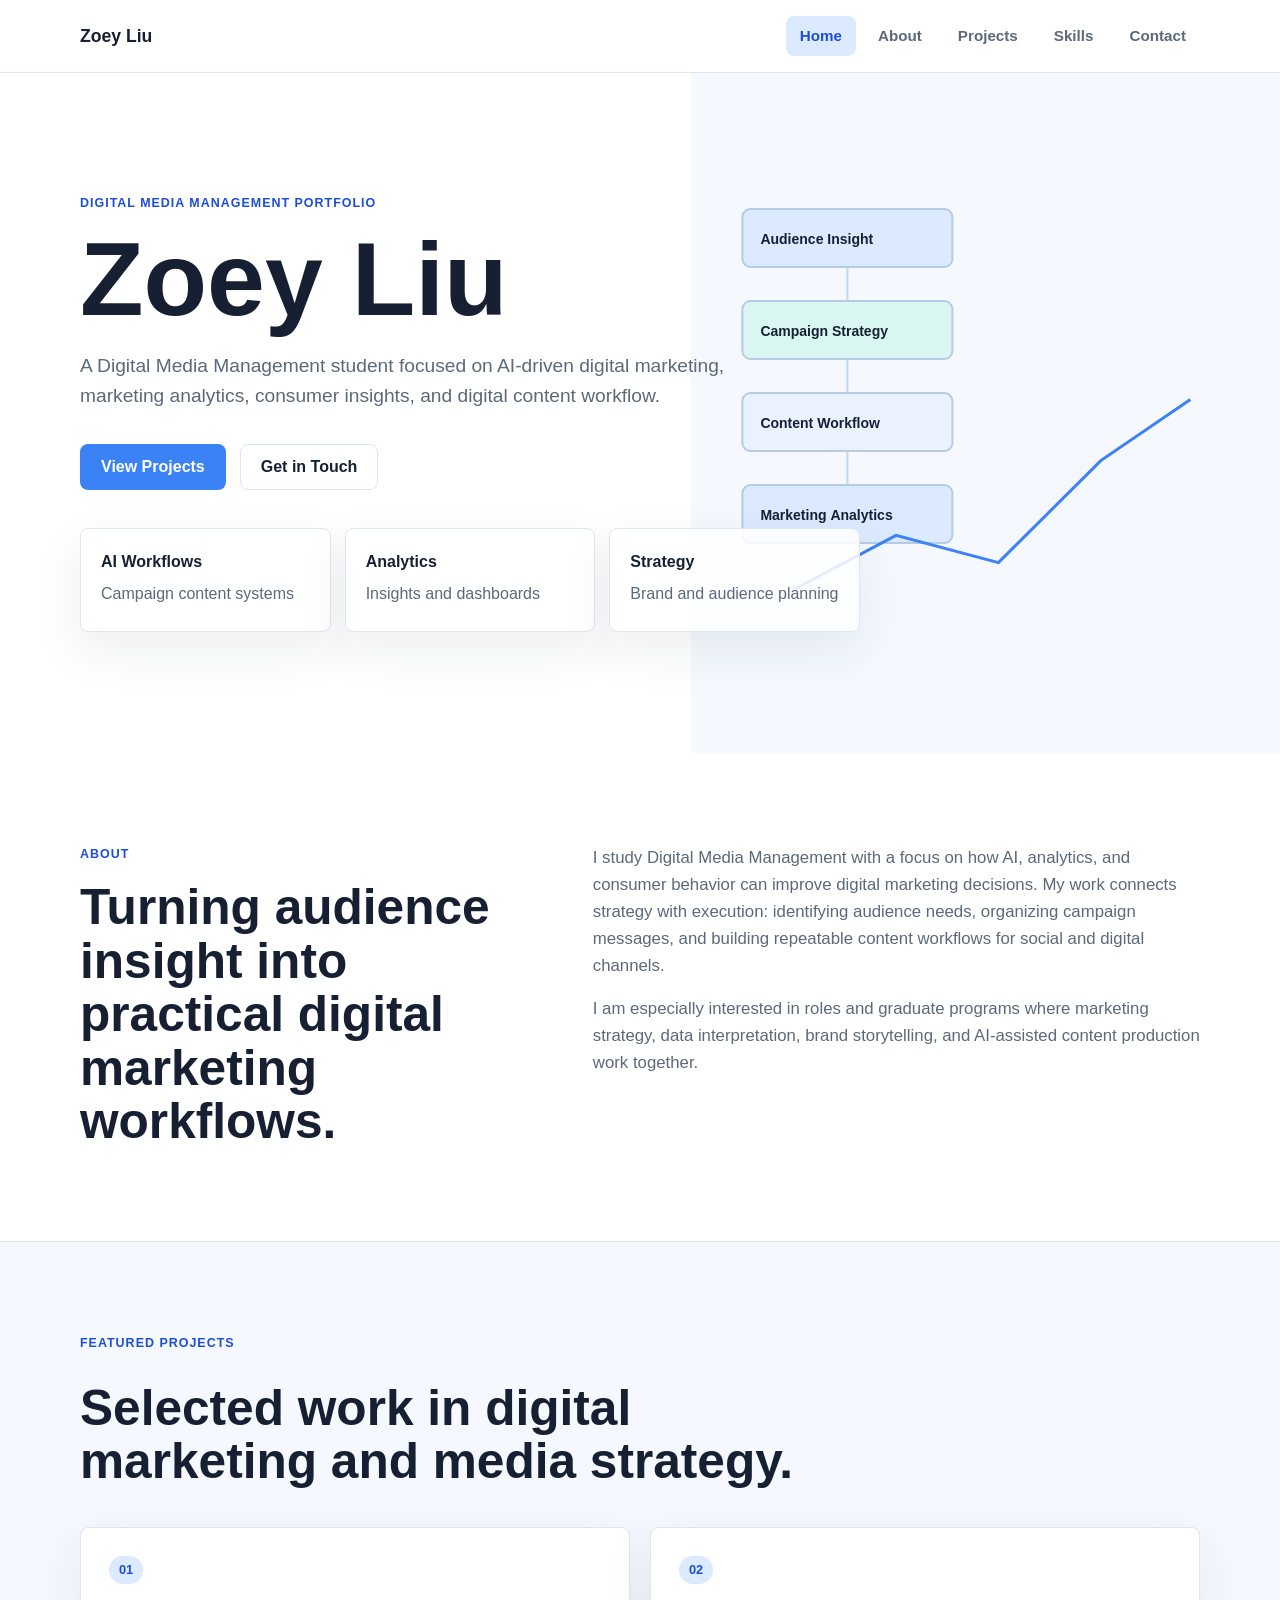
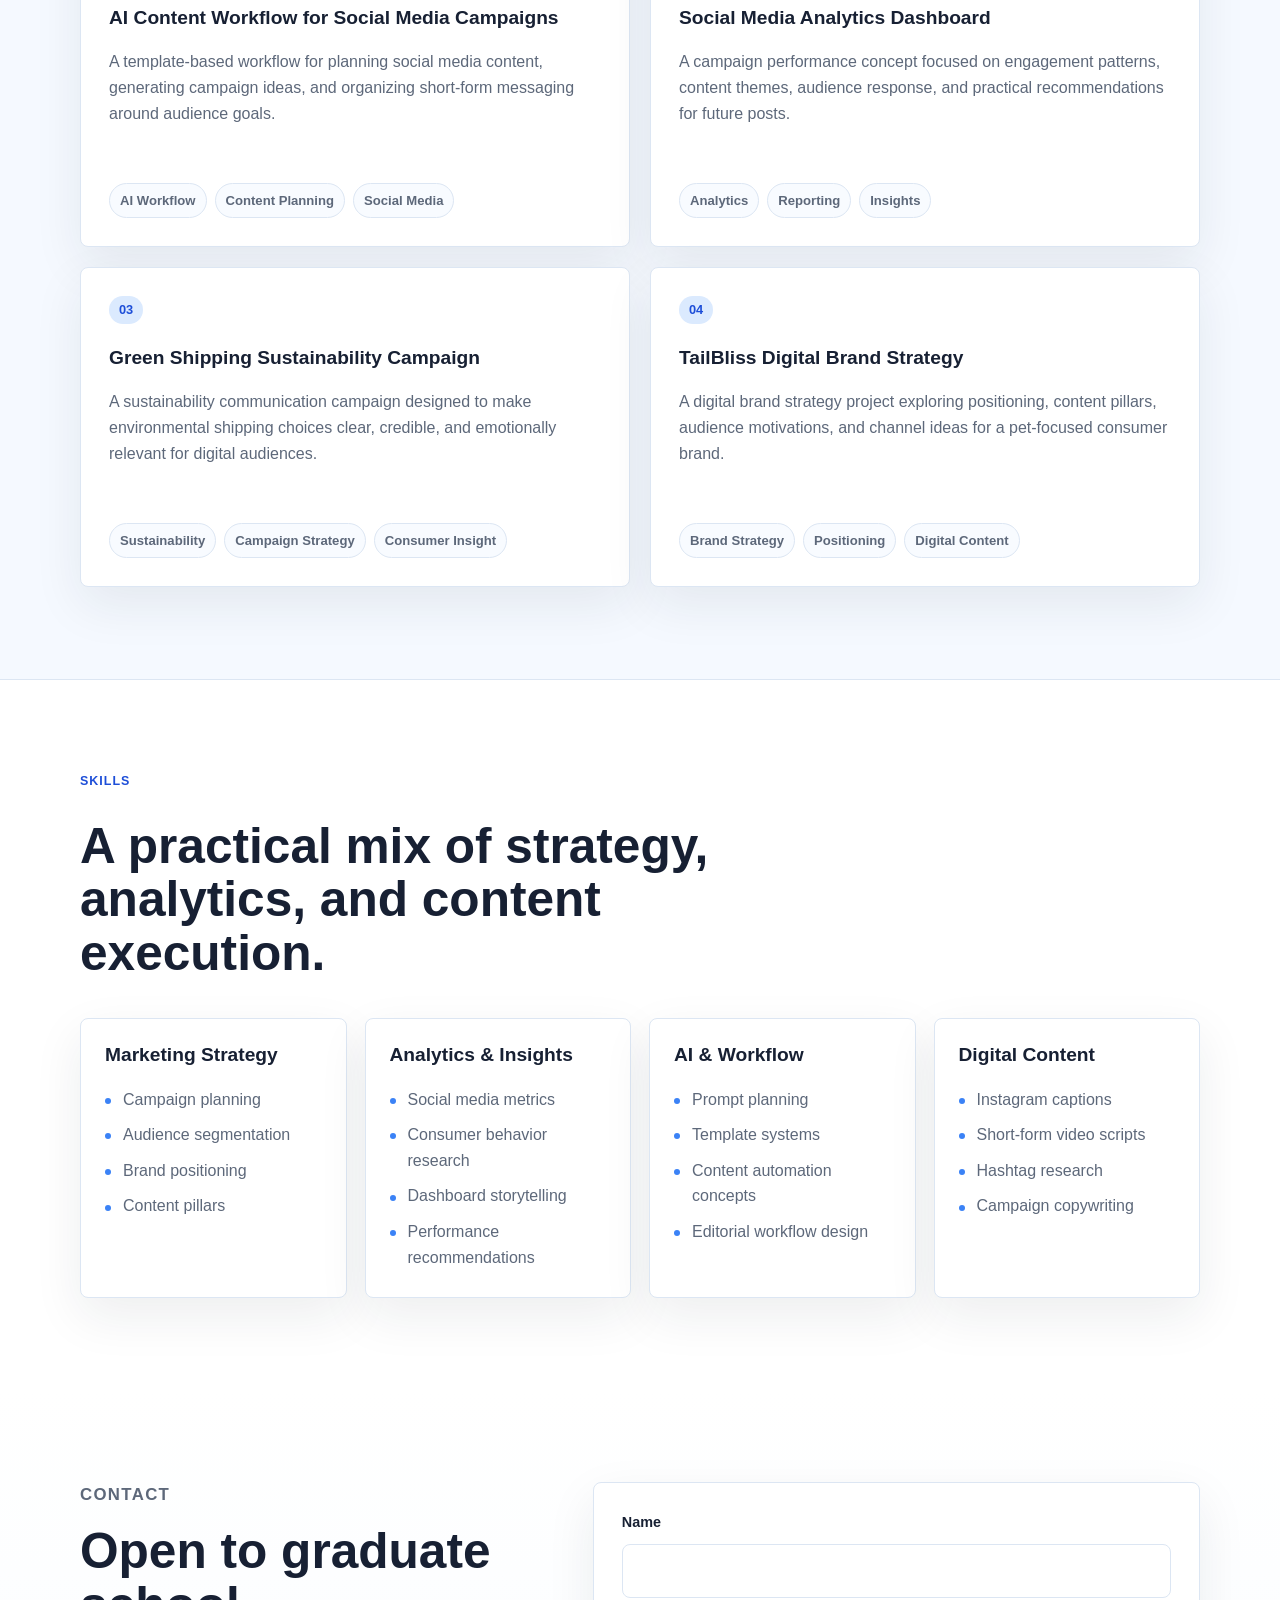
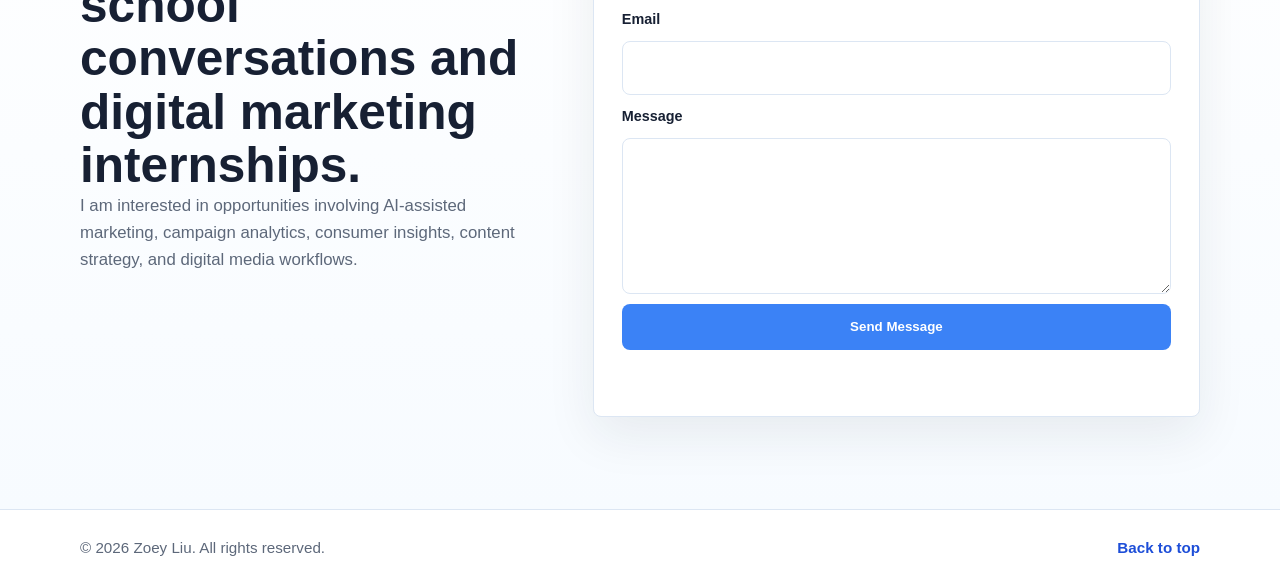
==== index.html @ 0226ce86 "Create initial portfolio website" ====
<!DOCTYPE html>
<html lang="en">
<head>
  <meta charset="UTF-8">
  <meta name="viewport" content="width=device-width, initial-scale=1.0">
  <meta name="description" content="Zoey Liu portfolio for AI-driven digital marketing, analytics, consumer insights, and digital content workflow.">
  <title>Zoey Liu | Digital Marketing Portfolio</title>
  <link rel="stylesheet" href="css/style.css">
</head>
<body>
  <header class="site-header">
    <nav class="nav container" aria-label="Main navigation">
      <a class="logo" href="#home" aria-label="Zoey Liu home">Zoey Liu</a>
      <button class="nav-toggle" type="button" aria-expanded="false" aria-controls="primary-navigation">
        <span></span>
        <span></span>
        <span></span>
        <span class="sr-only">Menu</span>
      </button>
      <ul class="nav-links" id="primary-navigation">
        <li><a href="#home">Home</a></li>
        <li><a href="#about">About</a></li>
        <li><a href="#projects">Projects</a></li>
        <li><a href="#skills">Skills</a></li>
        <li><a href="#contact">Contact</a></li>
      </ul>
    </nav>
  </header>

  <main>
    <section class="hero section" id="home" aria-labelledby="hero-title">
      <canvas id="heroCanvas" class="hero-canvas" aria-hidden="true"></canvas>
      <div class="container hero-content">
        <p class="eyebrow">Digital Media Management Portfolio</p>
        <h1 id="hero-title">Zoey Liu</h1>
        <p class="hero-lead">
          A Digital Media Management student focused on AI-driven digital marketing,
          marketing analytics, consumer insights, and digital content workflow.
        </p>
        <div class="hero-actions" aria-label="Portfolio actions">
          <a class="button primary" href="#projects">View Projects</a>
          <a class="button secondary" href="#contact">Get in Touch</a>
        </div>
        <dl class="hero-highlights" aria-label="Portfolio focus areas">
          <div>
            <dt>AI Workflows</dt>
            <dd>Campaign content systems</dd>
          </div>
          <div>
            <dt>Analytics</dt>
            <dd>Insights and dashboards</dd>
          </div>
          <div>
            <dt>Strategy</dt>
            <dd>Brand and audience planning</dd>
          </div>
        </dl>
      </div>
    </section>

    <section class="section" id="about" aria-labelledby="about-title">
      <div class="container split-section">
        <div>
          <p class="eyebrow">About</p>
          <h2 id="about-title">Turning audience insight into practical digital marketing workflows.</h2>
        </div>
        <div class="section-copy">
          <p>
            I study Digital Media Management with a focus on how AI, analytics, and consumer behavior
            can improve digital marketing decisions. My work connects strategy with execution:
            identifying audience needs, organizing campaign messages, and building repeatable content
            workflows for social and digital channels.
          </p>
          <p>
            I am especially interested in roles and graduate programs where marketing strategy,
            data interpretation, brand storytelling, and AI-assisted content production work together.
          </p>
        </div>
      </div>
    </section>

    <section class="section section-muted" id="projects" aria-labelledby="projects-title">
      <div class="container">
        <div class="section-heading">
          <p class="eyebrow">Featured Projects</p>
          <h2 id="projects-title">Selected work in digital marketing and media strategy.</h2>
        </div>
        <div class="project-grid">
          <article class="project-card">
            <p class="project-number">01</p>
            <h3>AI Content Workflow for Social Media Campaigns</h3>
            <p>
              A template-based workflow for planning social media content, generating campaign ideas,
              and organizing short-form messaging around audience goals.
            </p>
            <ul class="tag-list" aria-label="Project skills">
              <li>AI Workflow</li>
              <li>Content Planning</li>
              <li>Social Media</li>
            </ul>
          </article>

          <article class="project-card">
            <p class="project-number">02</p>
            <h3>Social Media Analytics Dashboard</h3>
            <p>
              A campaign performance concept focused on engagement patterns, content themes,
              audience response, and practical recommendations for future posts.
            </p>
            <ul class="tag-list" aria-label="Project skills">
              <li>Analytics</li>
              <li>Reporting</li>
              <li>Insights</li>
            </ul>
          </article>

          <article class="project-card">
            <p class="project-number">03</p>
            <h3>Green Shipping Sustainability Campaign</h3>
            <p>
              A sustainability communication campaign designed to make environmental shipping choices
              clear, credible, and emotionally relevant for digital audiences.
            </p>
            <ul class="tag-list" aria-label="Project skills">
              <li>Sustainability</li>
              <li>Campaign Strategy</li>
              <li>Consumer Insight</li>
            </ul>
          </article>

          <article class="project-card">
            <p class="project-number">04</p>
            <h3>TailBliss Digital Brand Strategy</h3>
            <p>
              A digital brand strategy project exploring positioning, content pillars, audience
              motivations, and channel ideas for a pet-focused consumer brand.
            </p>
            <ul class="tag-list" aria-label="Project skills">
              <li>Brand Strategy</li>
              <li>Positioning</li>
              <li>Digital Content</li>
            </ul>
          </article>
        </div>
      </div>
    </section>

    <section class="section" id="skills" aria-labelledby="skills-title">
      <div class="container">
        <div class="section-heading">
          <p class="eyebrow">Skills</p>
          <h2 id="skills-title">A practical mix of strategy, analytics, and content execution.</h2>
        </div>
        <div class="skills-grid">
          <div class="skill-group">
            <h3>Marketing Strategy</h3>
            <ul>
              <li>Campaign planning</li>
              <li>Audience segmentation</li>
              <li>Brand positioning</li>
              <li>Content pillars</li>
            </ul>
          </div>
          <div class="skill-group">
            <h3>Analytics &amp; Insights</h3>
            <ul>
              <li>Social media metrics</li>
              <li>Consumer behavior research</li>
              <li>Dashboard storytelling</li>
              <li>Performance recommendations</li>
            </ul>
          </div>
          <div class="skill-group">
            <h3>AI &amp; Workflow</h3>
            <ul>
              <li>Prompt planning</li>
              <li>Template systems</li>
              <li>Content automation concepts</li>
              <li>Editorial workflow design</li>
            </ul>
          </div>
          <div class="skill-group">
            <h3>Digital Content</h3>
            <ul>
              <li>Instagram captions</li>
              <li>Short-form video scripts</li>
              <li>Hashtag research</li>
              <li>Campaign copywriting</li>
            </ul>
          </div>
        </div>
      </div>
    </section>

    <section class="section contact-section" id="contact" aria-labelledby="contact-title">
      <div class="container contact-layout">
        <div>
          <p class="eyebrow">Contact</p>
          <h2 id="contact-title">Open to graduate school conversations and digital marketing internships.</h2>
          <p>
            I am interested in opportunities involving AI-assisted marketing, campaign analytics,
            consumer insights, content strategy, and digital media workflows.
          </p>
        </div>
        <form class="contact-form" id="contactForm">
          <label for="name">Name</label>
          <input id="name" name="name" type="text" autocomplete="name" required>

          <label for="email">Email</label>
          <input id="email" name="email" type="email" autocomplete="email" required>

          <label for="message">Message</label>
          <textarea id="message" name="message" rows="5" required></textarea>

          <button class="button primary" type="submit">Send Message</button>
          <p class="form-status" id="formStatus" role="status" aria-live="polite"></p>
        </form>
      </div>
    </section>
  </main>

  <footer class="site-footer">
    <div class="container footer-content">
      <p>&copy; <span id="year"></span> Zoey Liu. All rights reserved.</p>
      <a href="#home">Back to top</a>
    </div>
  </footer>

  <script src="js/main.js"></script>
</body>
</html>
---- css/style.css ----
:root {
  --bg: #ffffff;
  --bg-soft: #f5f9ff;
  --text: #172033;
  --muted: #5d687a;
  --line: #dce6f3;
  --accent: #3b82f6;
  --accent-dark: #1d4ed8;
  --accent-soft: #dbeafe;
  --teal-soft: #d9f6f2;
  --shadow: 0 18px 50px rgba(23, 32, 51, 0.08);
}

* {
  box-sizing: border-box;
}

html {
  scroll-behavior: smooth;
}

body {
  margin: 0;
  background: var(--bg);
  color: var(--text);
  font-family: Arial, Helvetica, sans-serif;
  line-height: 1.6;
}

body.nav-open {
  overflow: hidden;
}

a {
  color: inherit;
  text-decoration: none;
}

ul {
  margin: 0;
  padding: 0;
}

.container {
  width: min(1120px, calc(100% - 40px));
  margin: 0 auto;
}

.sr-only {
  position: absolute;
  width: 1px;
  height: 1px;
  padding: 0;
  margin: -1px;
  overflow: hidden;
  clip: rect(0, 0, 0, 0);
  white-space: nowrap;
  border: 0;
}

.site-header {
  position: sticky;
  top: 0;
  z-index: 20;
  background: rgba(255, 255, 255, 0.94);
  border-bottom: 1px solid var(--line);
  backdrop-filter: blur(14px);
}

.nav {
  display: flex;
  align-items: center;
  justify-content: space-between;
  min-height: 72px;
}

.logo {
  color: var(--text);
  font-size: 1.1rem;
  font-weight: 800;
  letter-spacing: 0;
}

.nav-links {
  display: flex;
  align-items: center;
  gap: 8px;
  list-style: none;
}

.nav-links a {
  display: inline-flex;
  align-items: center;
  min-height: 40px;
  padding: 0 14px;
  border-radius: 8px;
  color: var(--muted);
  font-size: 0.95rem;
  font-weight: 700;
  transition: background 180ms ease, color 180ms ease;
}

.nav-links a:hover,
.nav-links a.active {
  background: var(--accent-soft);
  color: var(--accent-dark);
}

.nav-toggle {
  display: none;
  width: 42px;
  height: 42px;
  border: 1px solid var(--line);
  border-radius: 8px;
  background: var(--bg);
  cursor: pointer;
}

.nav-toggle span:not(.sr-only) {
  display: block;
  width: 18px;
  height: 2px;
  margin: 4px auto;
  background: var(--text);
  border-radius: 2px;
}

.section {
  padding: 92px 0;
}

.section-muted {
  background: var(--bg-soft);
  border-top: 1px solid var(--line);
  border-bottom: 1px solid var(--line);
}

.hero {
  position: relative;
  min-height: 680px;
  display: grid;
  align-items: center;
  overflow: hidden;
}

.hero-canvas {
  position: absolute;
  inset: 0;
  width: 100%;
  height: 100%;
  pointer-events: none;
}

.hero-content {
  position: relative;
  z-index: 1;
  max-width: 780px;
  margin-left: max(20px, calc((100vw - 1120px) / 2));
}

.eyebrow {
  margin: 0 0 16px;
  color: var(--accent-dark);
  font-size: 0.78rem;
  font-weight: 800;
  letter-spacing: 0.08em;
  text-transform: uppercase;
}

h1,
h2,
h3,
p {
  margin-top: 0;
}

h1 {
  margin-bottom: 22px;
  color: var(--text);
  font-size: clamp(3rem, 9vw, 6.5rem);
  line-height: 0.95;
  letter-spacing: 0;
}

h2 {
  margin-bottom: 0;
  max-width: 760px;
  color: var(--text);
  font-size: clamp(2rem, 4vw, 3.1rem);
  line-height: 1.08;
  letter-spacing: 0;
}

h3 {
  color: var(--text);
  font-size: 1.2rem;
  line-height: 1.25;
  letter-spacing: 0;
}

.hero-lead {
  max-width: 680px;
  color: var(--muted);
  font-size: 1.2rem;
}

.hero-actions {
  display: flex;
  flex-wrap: wrap;
  gap: 14px;
  margin: 32px 0 38px;
}

.button {
  display: inline-flex;
  align-items: center;
  justify-content: center;
  min-height: 46px;
  padding: 0 20px;
  border: 1px solid transparent;
  border-radius: 8px;
  font-weight: 800;
  line-height: 1;
  cursor: pointer;
  transition: transform 180ms ease, background 180ms ease, border-color 180ms ease;
}

.button:hover {
  transform: translateY(-1px);
}

.button.primary {
  background: var(--accent);
  color: #ffffff;
}

.button.primary:hover {
  background: var(--accent-dark);
}

.button.secondary {
  background: #ffffff;
  border-color: var(--line);
  color: var(--text);
}

.button.secondary:hover {
  border-color: var(--accent);
}

.hero-highlights {
  display: grid;
  grid-template-columns: repeat(3, minmax(0, 1fr));
  gap: 14px;
  max-width: 780px;
  margin: 0;
}

.hero-highlights div {
  min-height: 104px;
  padding: 20px;
  background: rgba(255, 255, 255, 0.86);
  border: 1px solid var(--line);
  border-radius: 8px;
  box-shadow: var(--shadow);
}

.hero-highlights dt {
  margin-bottom: 6px;
  font-weight: 800;
}

.hero-highlights dd {
  margin: 0;
  color: var(--muted);
}

.split-section,
.contact-layout {
  display: grid;
  grid-template-columns: minmax(0, 0.85fr) minmax(0, 1.15fr);
  gap: 64px;
  align-items: start;
}

.section-copy {
  color: var(--muted);
  font-size: 1.05rem;
}

.section-copy p:last-child,
.contact-layout p:last-child {
  margin-bottom: 0;
}

.section-heading {
  display: grid;
  gap: 12px;
  margin-bottom: 38px;
}

.project-grid {
  display: grid;
  grid-template-columns: repeat(2, minmax(0, 1fr));
  gap: 20px;
}

.project-card,
.skill-group,
.contact-form {
  background: #ffffff;
  border: 1px solid var(--line);
  border-radius: 8px;
  box-shadow: var(--shadow);
}

.project-card {
  display: flex;
  flex-direction: column;
  min-height: 320px;
  padding: 28px;
}

.project-number {
  width: fit-content;
  margin-bottom: 22px;
  padding: 4px 10px;
  background: var(--accent-soft);
  border-radius: 999px;
  color: var(--accent-dark);
  font-size: 0.8rem;
  font-weight: 800;
}

.project-card p:not(.project-number) {
  color: var(--muted);
}

.tag-list {
  display: flex;
  flex-wrap: wrap;
  gap: 8px;
  margin-top: auto;
  list-style: none;
}

.tag-list li {
  padding: 6px 10px;
  background: #f8fbff;
  border: 1px solid var(--line);
  border-radius: 999px;
  color: var(--muted);
  font-size: 0.82rem;
  font-weight: 700;
}

.skills-grid {
  display: grid;
  grid-template-columns: repeat(4, minmax(0, 1fr));
  gap: 18px;
}

.skill-group {
  min-height: 280px;
  padding: 24px;
}

.skill-group ul {
  display: grid;
  gap: 10px;
  color: var(--muted);
  list-style: none;
}

.skill-group li {
  position: relative;
  padding-left: 18px;
}

.skill-group li::before {
  content: "";
  position: absolute;
  top: 0.7em;
  left: 0;
  width: 6px;
  height: 6px;
  background: var(--accent);
  border-radius: 50%;
}

.contact-section {
  background: linear-gradient(180deg, #ffffff 0%, #f7fbff 100%);
}

.contact-layout > div p {
  max-width: 620px;
  color: var(--muted);
  font-size: 1.05rem;
}

.contact-form {
  display: grid;
  gap: 10px;
  padding: 28px;
}

.contact-form label {
  color: var(--text);
  font-size: 0.9rem;
  font-weight: 800;
}

.contact-form input,
.contact-form textarea {
  width: 100%;
  border: 1px solid var(--line);
  border-radius: 8px;
  padding: 13px 14px;
  color: var(--text);
  font: inherit;
  resize: vertical;
}

.contact-form input:focus,
.contact-form textarea:focus {
  outline: 3px solid var(--accent-soft);
  border-color: var(--accent);
}

.form-status {
  min-height: 24px;
  margin: 4px 0 0;
  color: var(--accent-dark);
  font-weight: 700;
}

.site-footer {
  border-top: 1px solid var(--line);
  background: #ffffff;
}

.footer-content {
  display: flex;
  justify-content: space-between;
  gap: 16px;
  padding: 26px 0;
  color: var(--muted);
  font-size: 0.95rem;
}

.footer-content p {
  margin: 0;
}

.footer-content a {
  color: var(--accent-dark);
  font-weight: 800;
}

@media (max-width: 920px) {
  .section {
    padding: 72px 0;
  }

  .hero {
    min-height: 660px;
  }

  .split-section,
  .contact-layout {
    grid-template-columns: 1fr;
    gap: 32px;
  }

  .project-grid,
  .skills-grid {
    grid-template-columns: repeat(2, minmax(0, 1fr));
  }
}

@media (max-width: 720px) {
  .container {
    width: min(100% - 28px, 1120px);
  }

  .nav-toggle {
    display: inline-block;
  }

  .nav-links {
    position: fixed;
    top: 72px;
    right: 14px;
    left: 14px;
    display: none;
    flex-direction: column;
    align-items: stretch;
    padding: 12px;
    background: #ffffff;
    border: 1px solid var(--line);
    border-radius: 8px;
    box-shadow: var(--shadow);
  }

  .nav-links.open {
    display: flex;
  }

  .nav-links a {
    justify-content: center;
  }

  .hero {
    min-height: auto;
    padding: 92px 0 64px;
  }

  .hero-content {
    margin-left: auto;
  }

  .hero-lead {
    font-size: 1.05rem;
  }

  .hero-highlights,
  .project-grid,
  .skills-grid {
    grid-template-columns: 1fr;
  }

  .hero-highlights div,
  .project-card,
  .skill-group {
    min-height: auto;
  }

  .footer-content {
    flex-direction: column;
  }
}
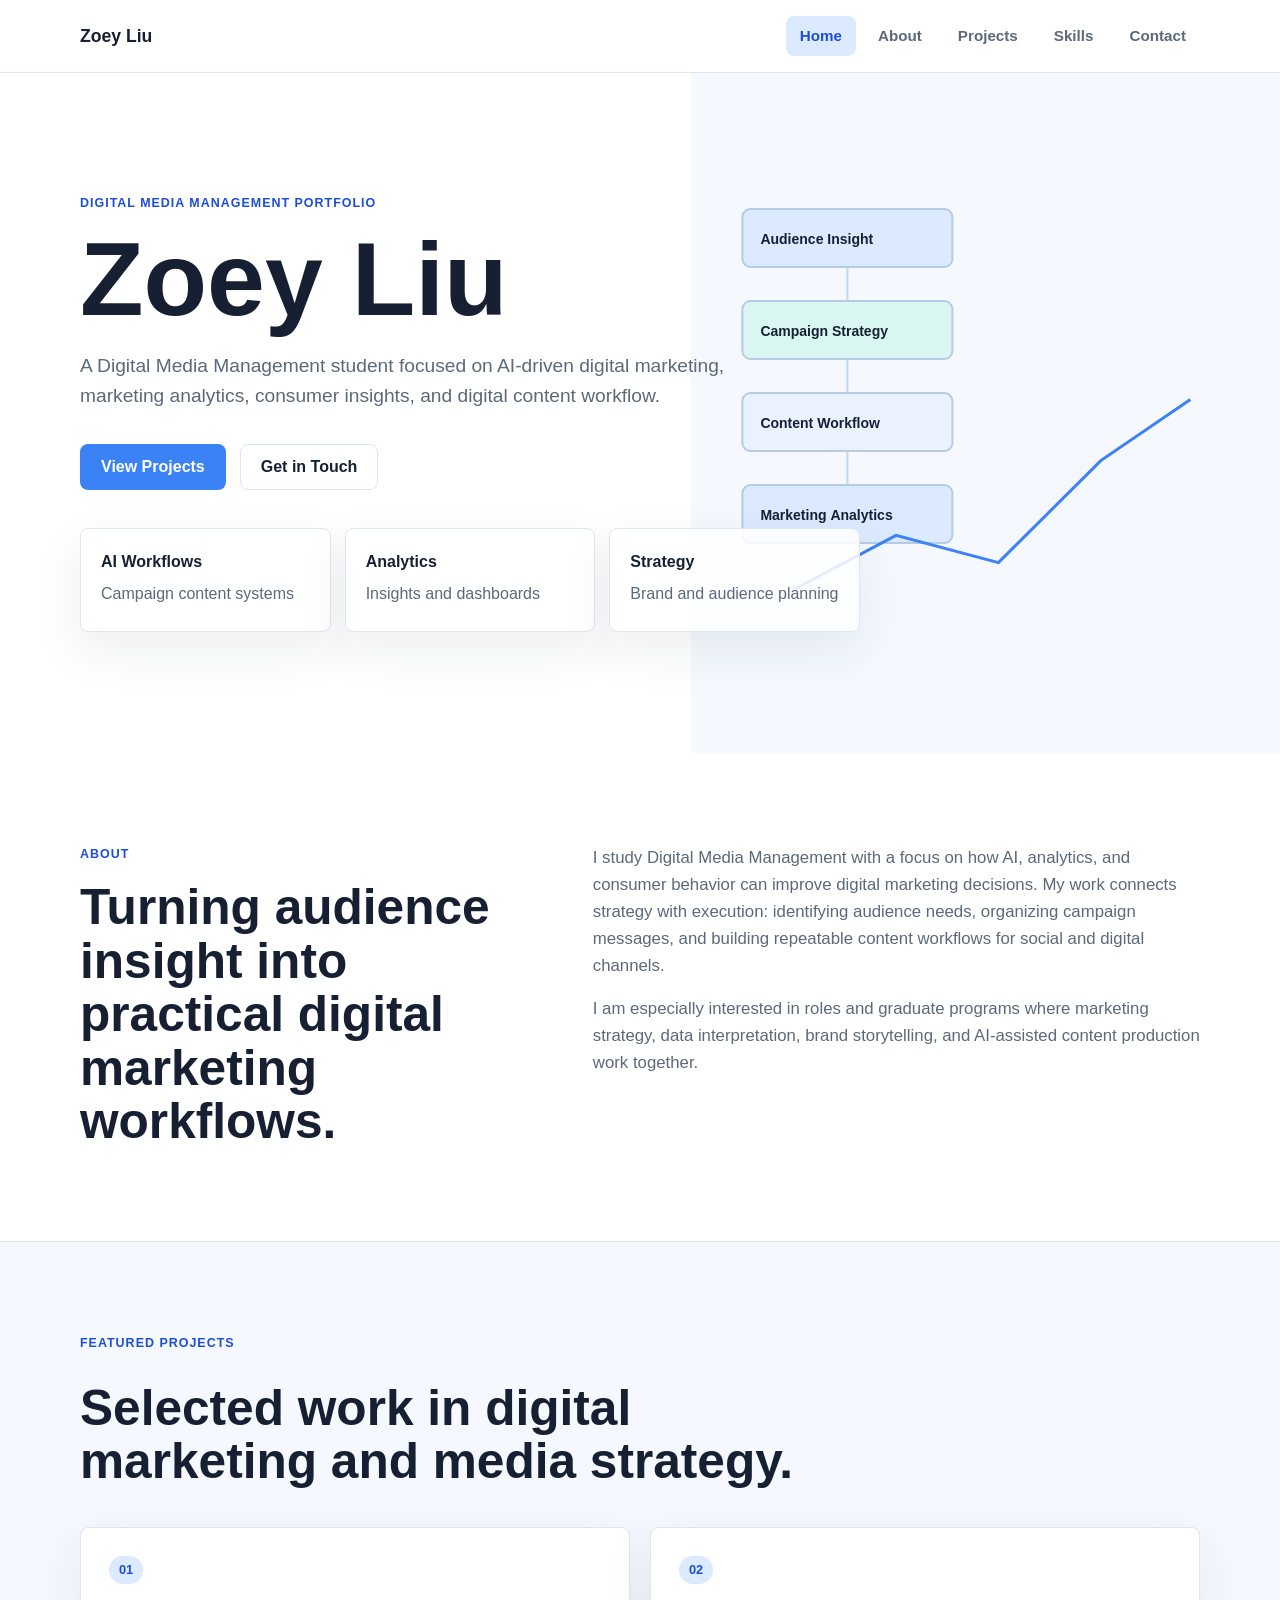
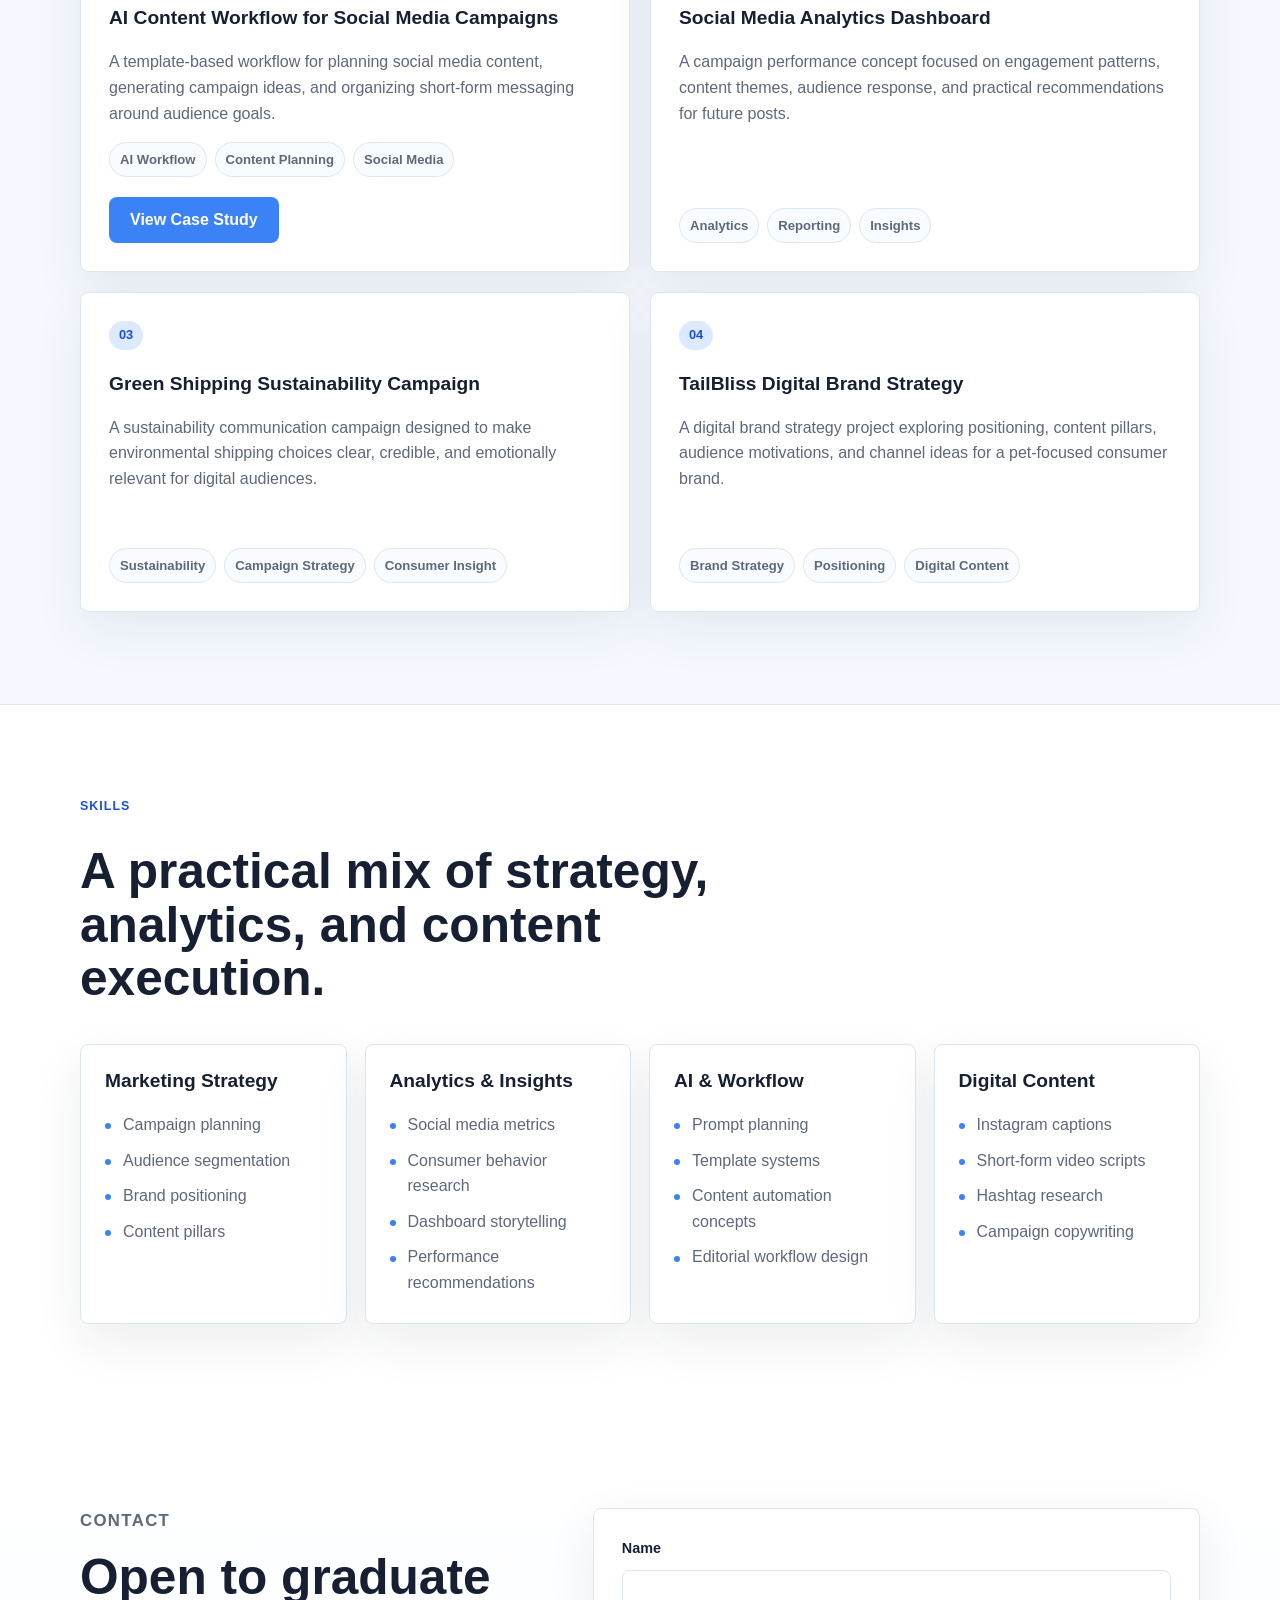
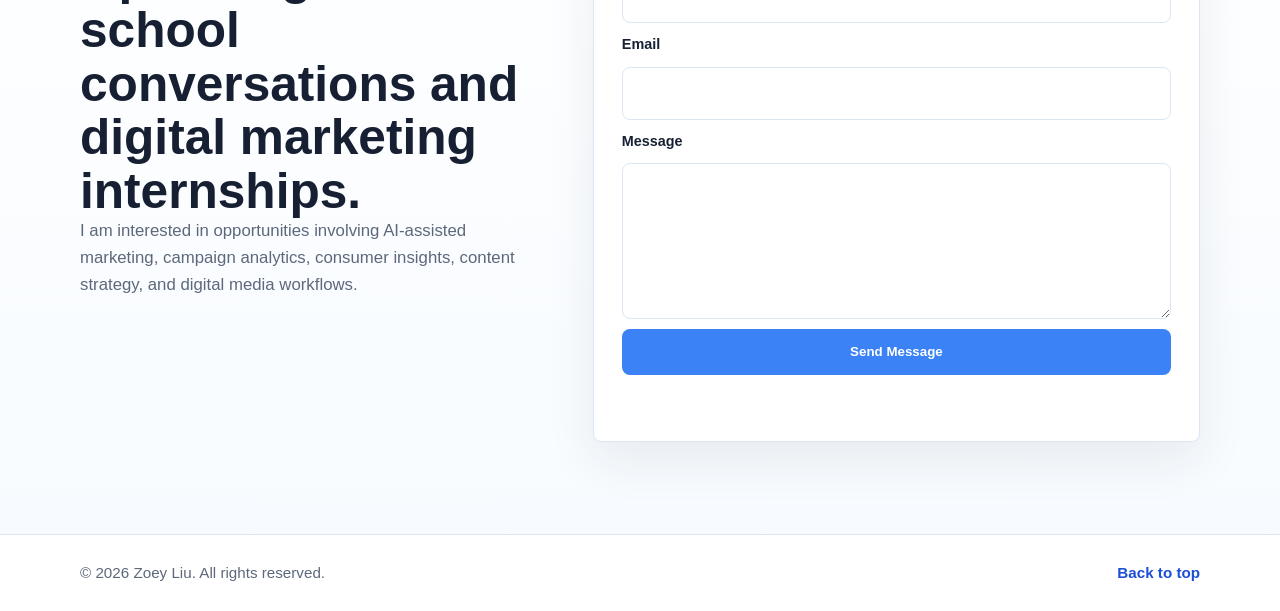
==== commit f58e0c8a: "Add case study button and project page" ====
--- a/index.html
+++ b/index.html
@@ -86,7 +86,7 @@
           <h2 id="projects-title">Selected work in digital marketing and media strategy.</h2>
         </div>
         <div class="project-grid">
-          <article class="project-card">
+          <article class="project-card project-card-link">
             <p class="project-number">01</p>
             <h3>AI Content Workflow for Social Media Campaigns</h3>
             <p>
@@ -98,6 +98,7 @@
               <li>Content Planning</li>
               <li>Social Media</li>
             </ul>
+            <a class="button primary card-button" href="projects/ai-content-workflow.html">View Case Study</a>
           </article>
 
           <article class="project-card">
--- a/css/style.css
+++ b/css/style.css
@@ -321,6 +321,24 @@
   padding: 28px;
 }
 
+.project-card-link {
+  color: inherit;
+  transition: border-color 180ms ease, transform 180ms ease, box-shadow 180ms ease;
+}
+
+.project-card-link:hover {
+  border-color: var(--accent);
+  box-shadow: 0 22px 60px rgba(59, 130, 246, 0.14);
+  transform: translateY(-2px);
+}
+
+.card-button {
+  align-self: flex-start;
+  margin-top: 20px;
+  position: relative;
+  z-index: 1;
+}
+
 .project-number {
   width: fit-content;
   margin-bottom: 22px;
@@ -457,6 +475,155 @@
   font-weight: 800;
 }
 
+.case-hero {
+  background: linear-gradient(180deg, #ffffff 0%, #f5f9ff 100%);
+  border-bottom: 1px solid var(--line);
+}
+
+.case-hero h1 {
+  max-width: 860px;
+  font-size: clamp(2.7rem, 6vw, 5.4rem);
+}
+
+.case-hero-grid {
+  display: grid;
+  grid-template-columns: minmax(0, 1.25fr) minmax(300px, 0.75fr);
+  gap: 48px;
+  align-items: center;
+}
+
+.case-summary,
+.case-block,
+.workflow-step {
+  background: #ffffff;
+  border: 1px solid var(--line);
+  border-radius: 8px;
+  box-shadow: var(--shadow);
+}
+
+.case-summary {
+  padding: 28px;
+}
+
+.case-summary dl {
+  display: grid;
+  gap: 22px;
+  margin: 0;
+}
+
+.case-summary dt {
+  margin-bottom: 4px;
+  color: var(--accent-dark);
+  font-size: 0.78rem;
+  font-weight: 800;
+  letter-spacing: 0.08em;
+  text-transform: uppercase;
+}
+
+.case-summary dd {
+  margin: 0;
+  color: var(--text);
+  font-weight: 700;
+}
+
+.case-content {
+  display: grid;
+  gap: 26px;
+}
+
+.case-content.two-column-case {
+  grid-template-columns: repeat(2, minmax(0, 1fr));
+}
+
+.case-block {
+  padding: 34px;
+}
+
+.case-block h2 {
+  margin-bottom: 18px;
+  font-size: clamp(1.8rem, 3vw, 2.45rem);
+}
+
+.case-block p {
+  color: var(--muted);
+  font-size: 1.03rem;
+}
+
+.case-block p:last-child {
+  margin-bottom: 0;
+}
+
+.case-list {
+  display: grid;
+  gap: 12px;
+  color: var(--muted);
+  list-style: none;
+}
+
+.case-list li {
+  position: relative;
+  padding-left: 22px;
+}
+
+.case-list li::before {
+  content: "";
+  position: absolute;
+  top: 0.72em;
+  left: 0;
+  width: 8px;
+  height: 8px;
+  background: var(--accent);
+  border-radius: 50%;
+}
+
+.metric-grid,
+.value-grid {
+  display: grid;
+  grid-template-columns: repeat(4, minmax(0, 1fr));
+  gap: 14px;
+  margin-top: 24px;
+}
+
+.metric-grid div,
+.value-grid div {
+  min-height: 150px;
+  padding: 20px;
+  background: #f8fbff;
+  border: 1px solid var(--line);
+  border-radius: 8px;
+}
+
+.metric-grid span {
+  display: inline-flex;
+  margin-bottom: 16px;
+  color: var(--accent-dark);
+  font-weight: 800;
+}
+
+.metric-grid p,
+.value-grid p {
+  margin-bottom: 0;
+}
+
+.value-grid {
+  grid-template-columns: repeat(3, minmax(0, 1fr));
+}
+
+.workflow-grid {
+  display: grid;
+  grid-template-columns: repeat(3, minmax(0, 1fr));
+  gap: 18px;
+}
+
+.workflow-step {
+  min-height: 260px;
+  padding: 26px;
+}
+
+.workflow-step p:not(.project-number) {
+  color: var(--muted);
+}
+
 @media (max-width: 920px) {
   .section {
     padding: 72px 0;
@@ -467,13 +634,18 @@
   }
 
   .split-section,
-  .contact-layout {
+  .contact-layout,
+  .case-hero-grid,
+  .case-content.two-column-case {
     grid-template-columns: 1fr;
     gap: 32px;
   }
 
   .project-grid,
-  .skills-grid {
+  .skills-grid,
+  .workflow-grid,
+  .metric-grid,
+  .value-grid {
     grid-template-columns: repeat(2, minmax(0, 1fr));
   }
 }
@@ -525,17 +697,27 @@
 
   .hero-highlights,
   .project-grid,
-  .skills-grid {
+  .skills-grid,
+  .workflow-grid,
+  .metric-grid,
+  .value-grid {
     grid-template-columns: 1fr;
   }
 
   .hero-highlights div,
   .project-card,
-  .skill-group {
+  .skill-group,
+  .workflow-step,
+  .metric-grid div,
+  .value-grid div {
     min-height: auto;
   }
 
   .footer-content {
     flex-direction: column;
   }
-}
+
+  .card-button {
+    width: 100%;
+  }
+}
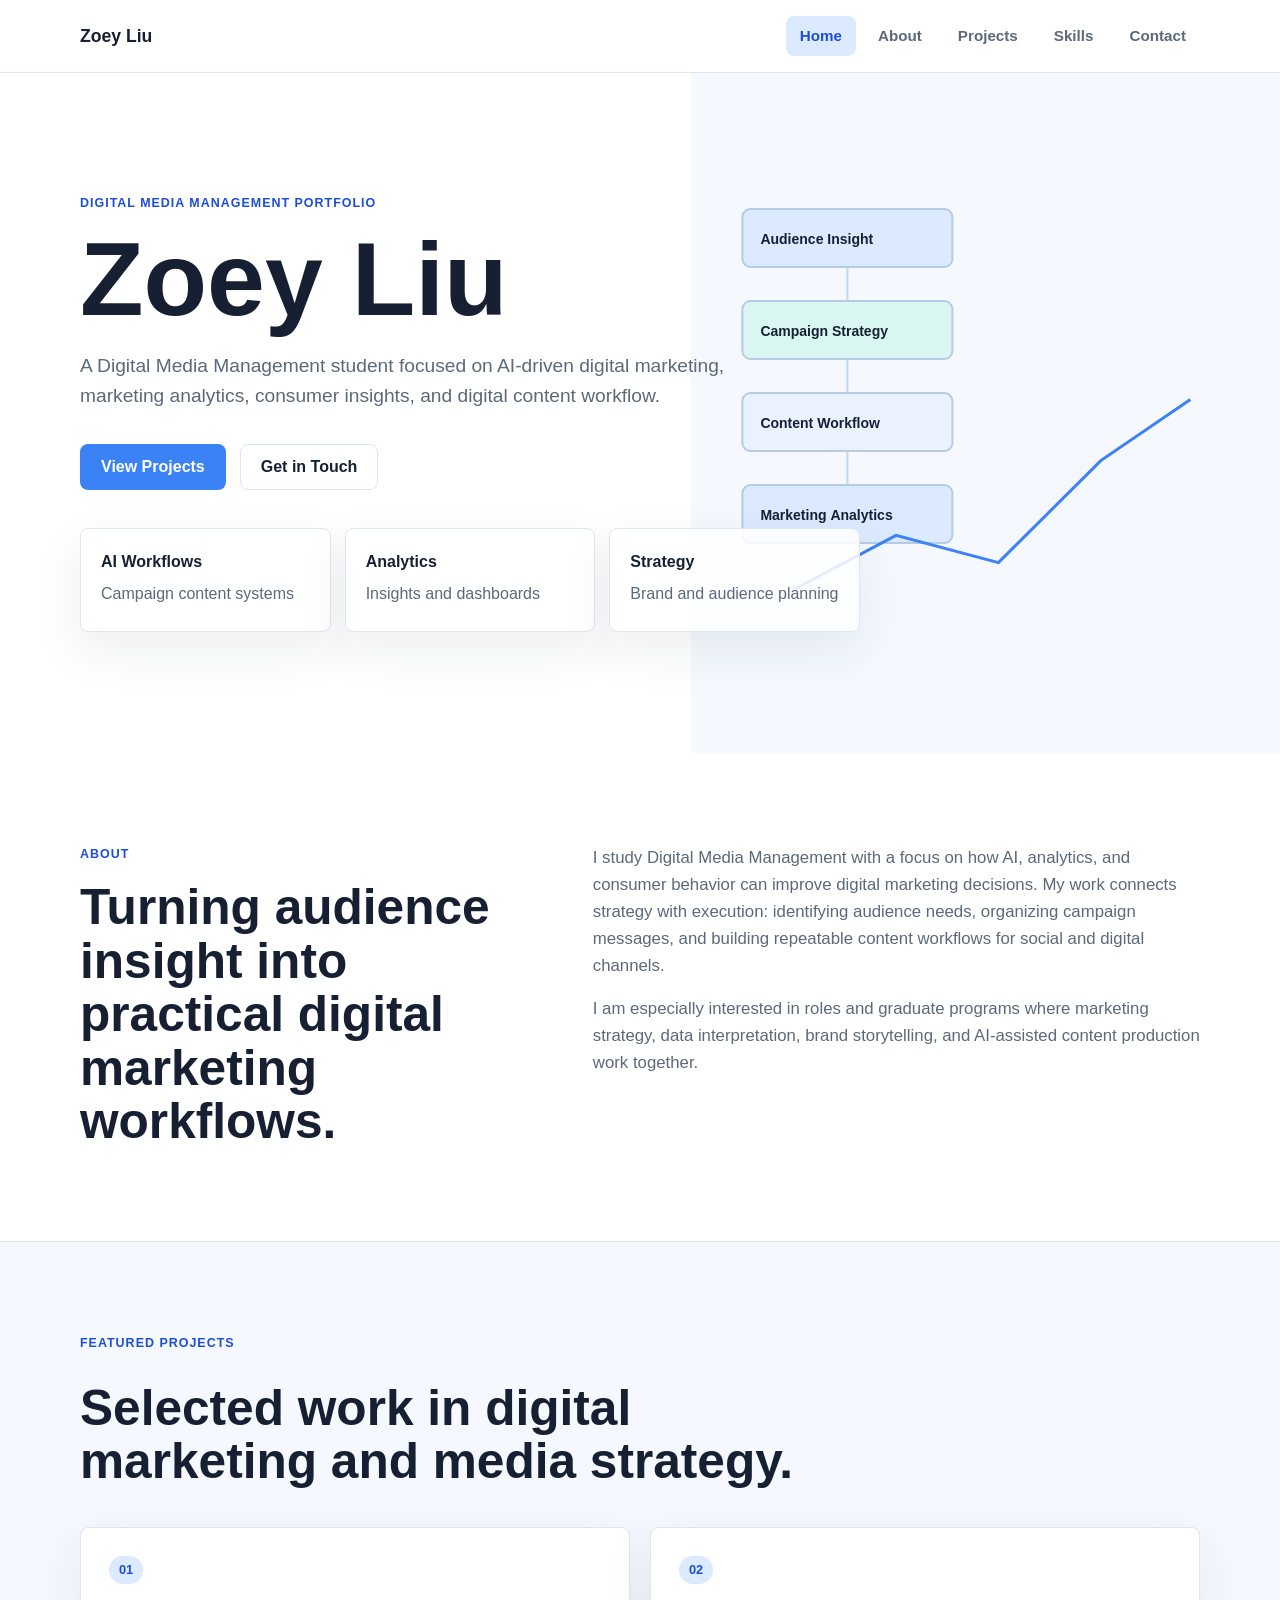
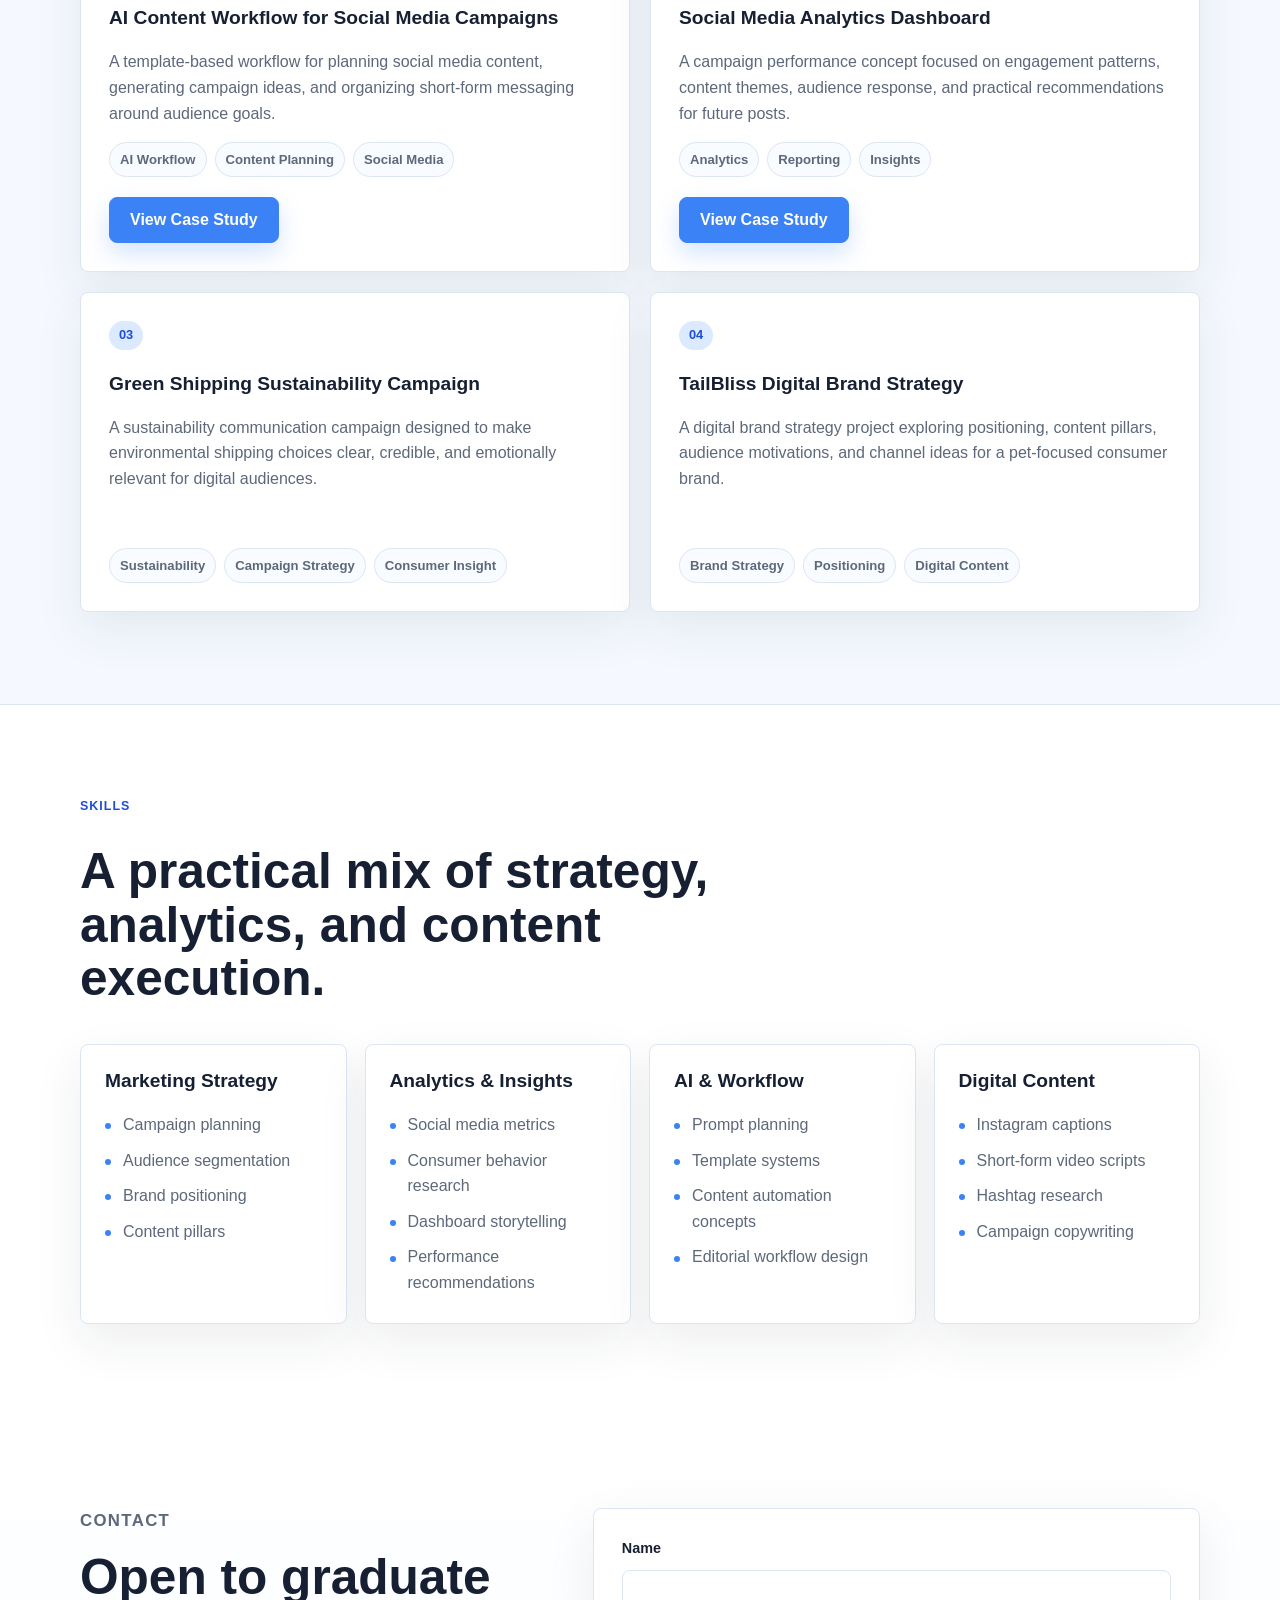
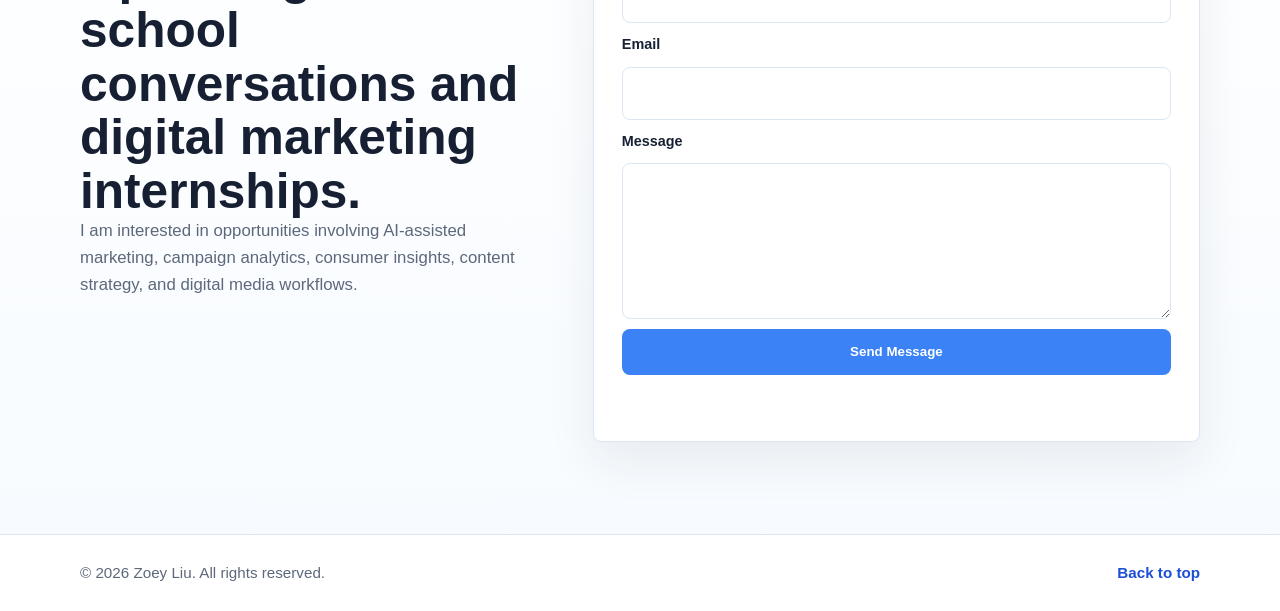
==== commit 98406c85: "Add social media analytics case study" ====
--- a/index.html
+++ b/index.html
@@ -98,7 +98,7 @@
               <li>Content Planning</li>
               <li>Social Media</li>
             </ul>
-            <a class="button primary card-button" href="projects/ai-content-workflow.html">View Case Study</a>
+            <a class="button primary card-button case-study-button" href="projects/ai-content-workflow.html">View Case Study</a>
           </article>
 
           <article class="project-card">
@@ -113,6 +113,7 @@
               <li>Reporting</li>
               <li>Insights</li>
             </ul>
+            <a class="button primary card-button case-study-button" href="projects/social-media-analytics.html">View Case Study</a>
           </article>
 
           <article class="project-card">
--- a/css/style.css
+++ b/css/style.css
@@ -337,6 +337,20 @@
   margin-top: 20px;
   position: relative;
   z-index: 1;
+}
+
+.case-study-button {
+  display: inline-flex;
+  min-width: 156px;
+  background: var(--accent);
+  border-color: var(--accent);
+  color: #ffffff;
+  box-shadow: 0 10px 24px rgba(59, 130, 246, 0.22);
+}
+
+.case-study-button:hover {
+  background: var(--accent-dark);
+  border-color: var(--accent-dark);
 }
 
 .project-number {
@@ -720,4 +734,8 @@
   .card-button {
     width: 100%;
   }
-}
+
+  .case-study-button {
+    min-width: 0;
+  }
+}
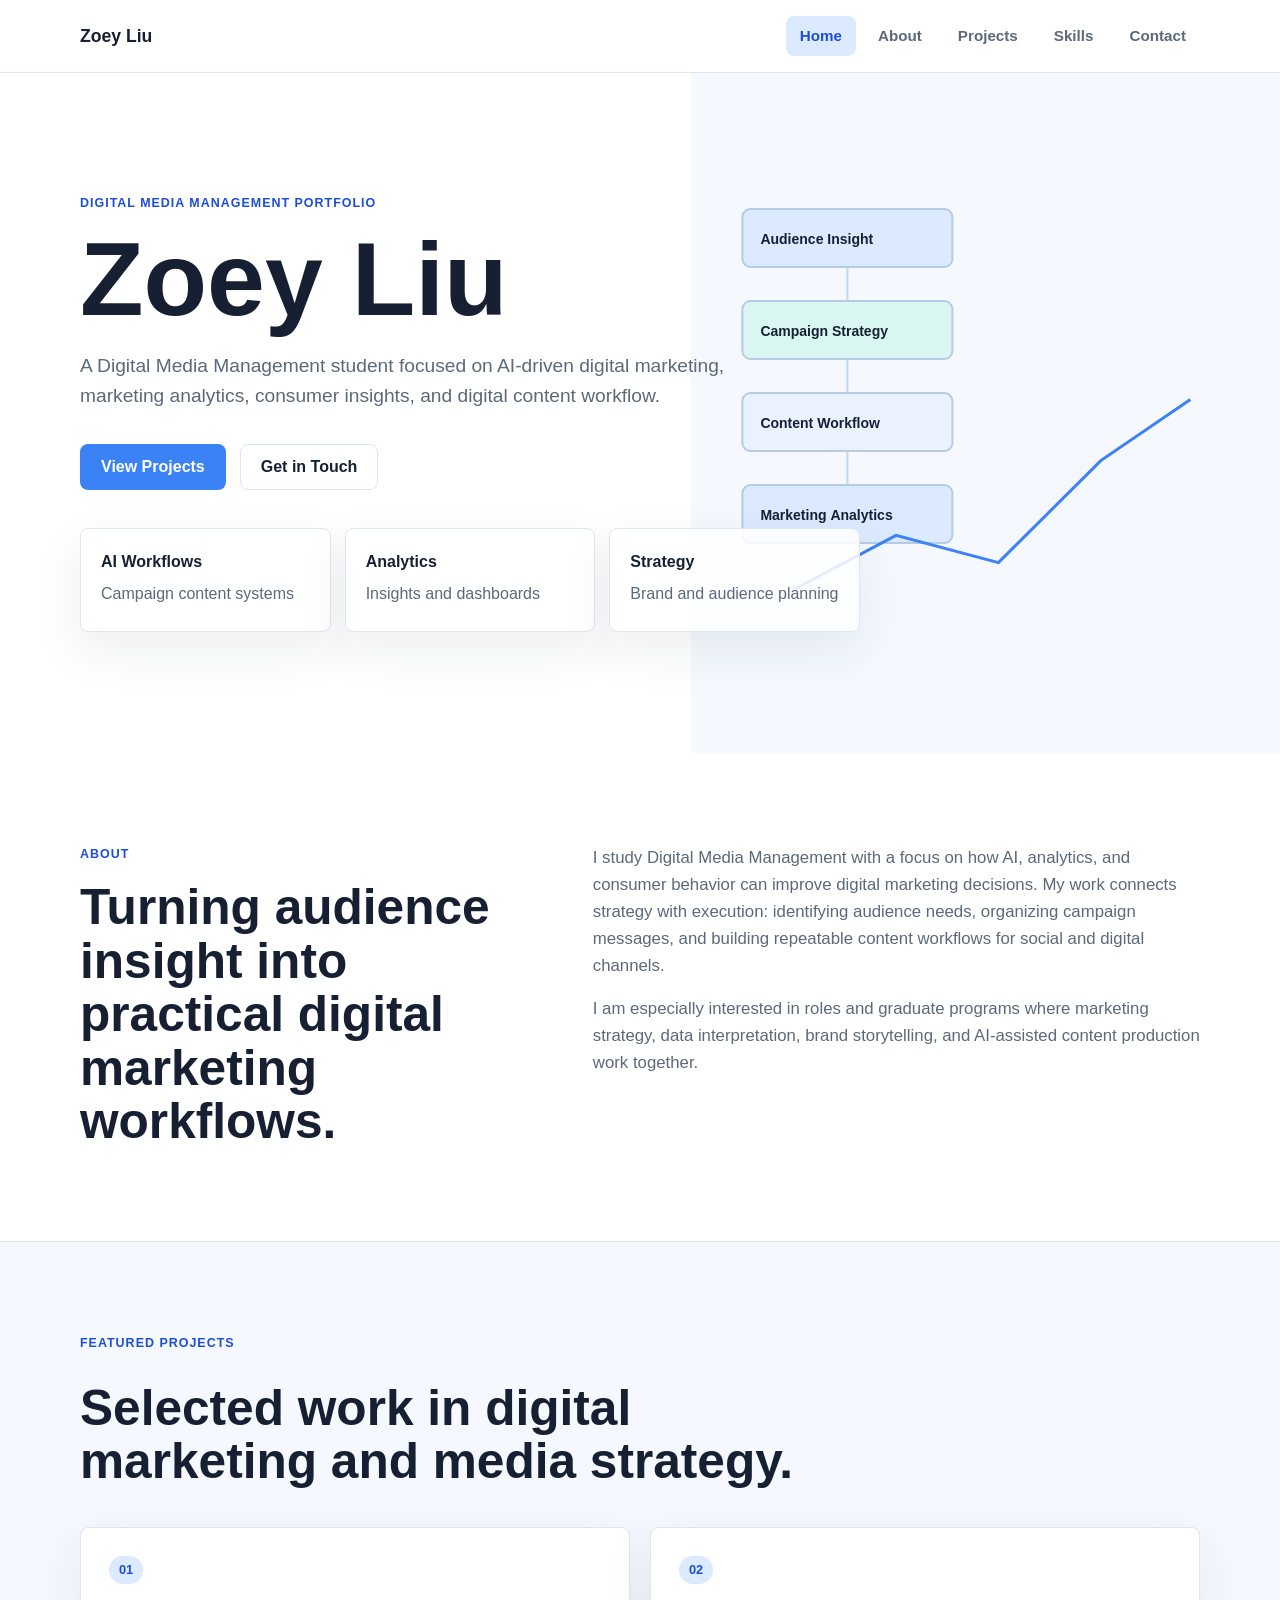
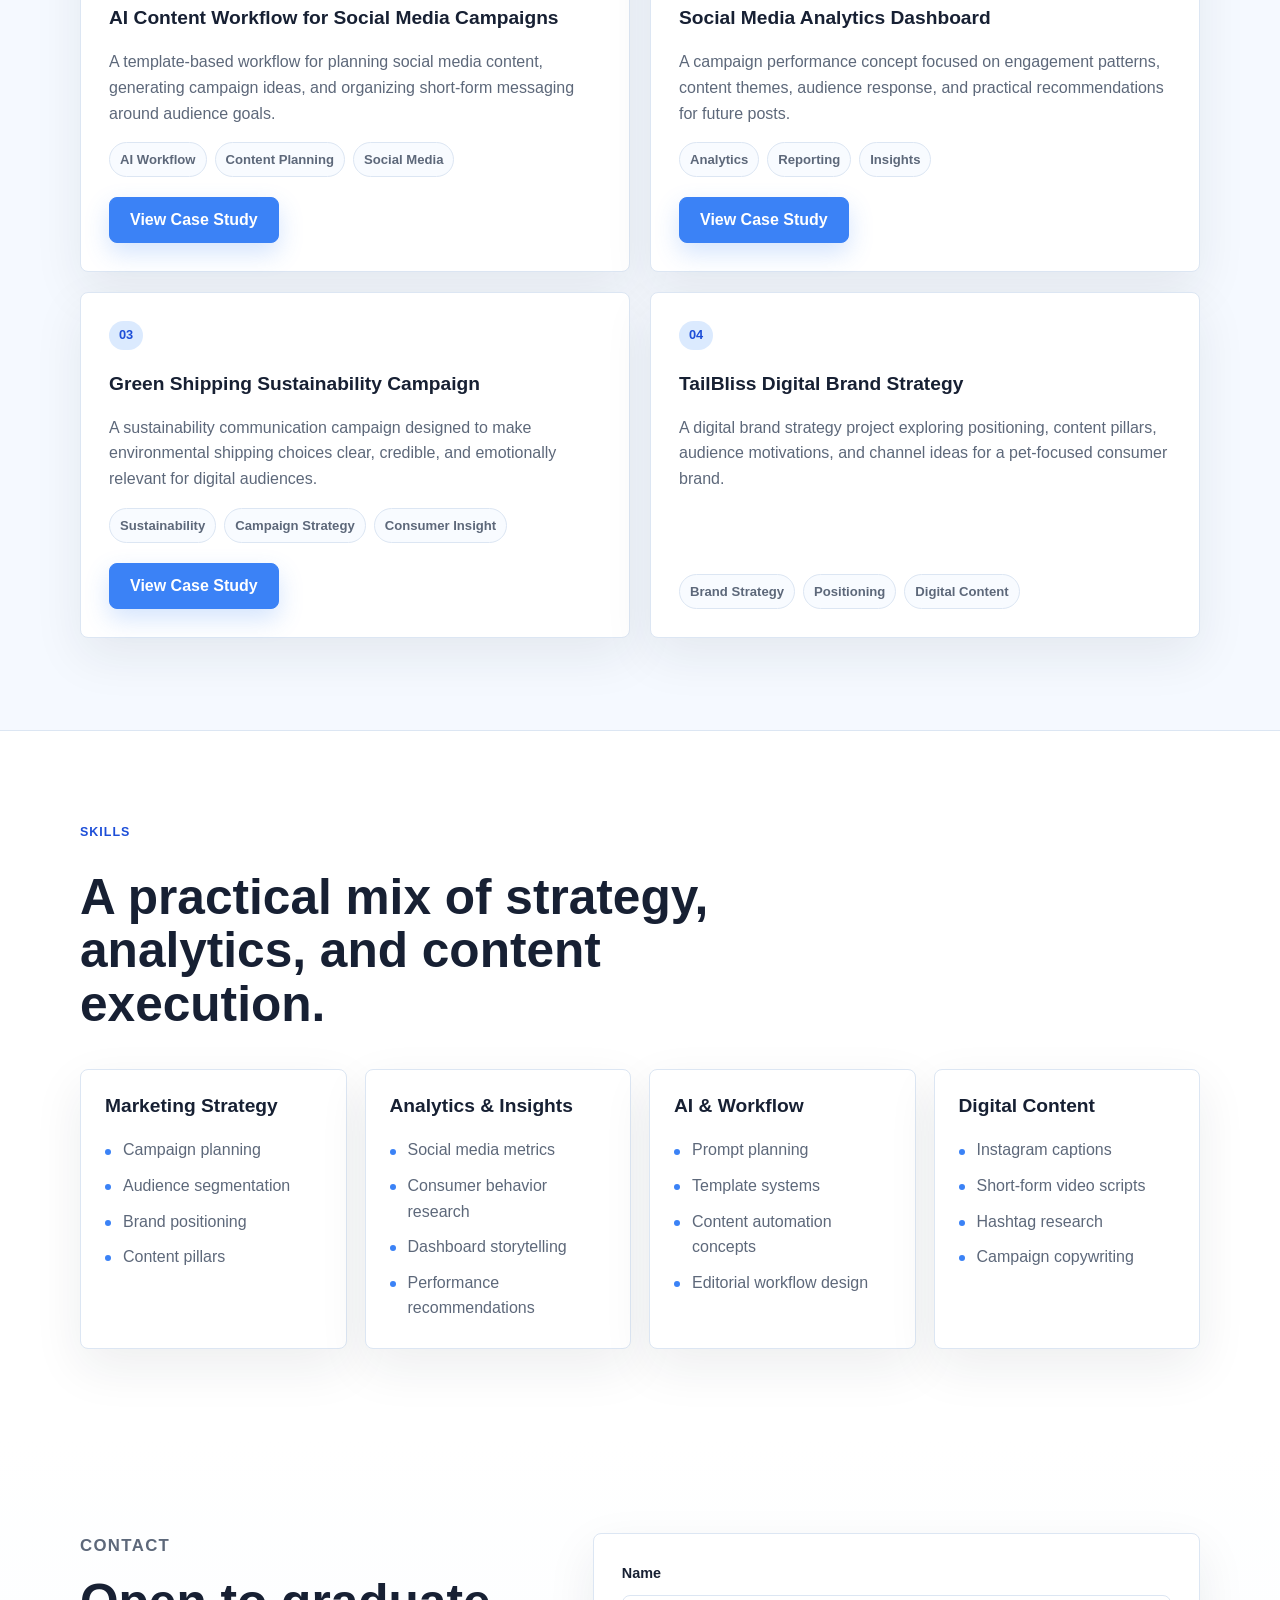
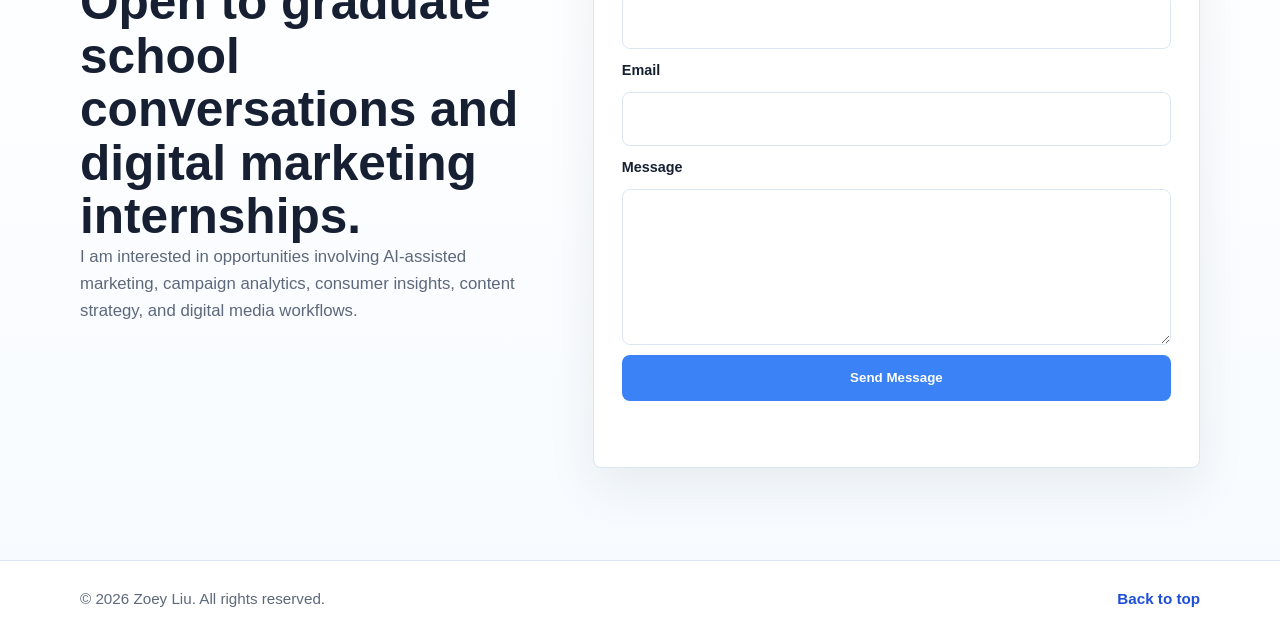
==== commit efc92653: "Green Shipping Sustainability Campaign" ====
--- a/index.html
+++ b/index.html
@@ -128,6 +128,7 @@
               <li>Campaign Strategy</li>
               <li>Consumer Insight</li>
             </ul>
+            <a class="button primary card-button case-study-button" href="projects/green-shipping-campaign.html">View Case Study</a>
           </article>
 
           <article class="project-card">
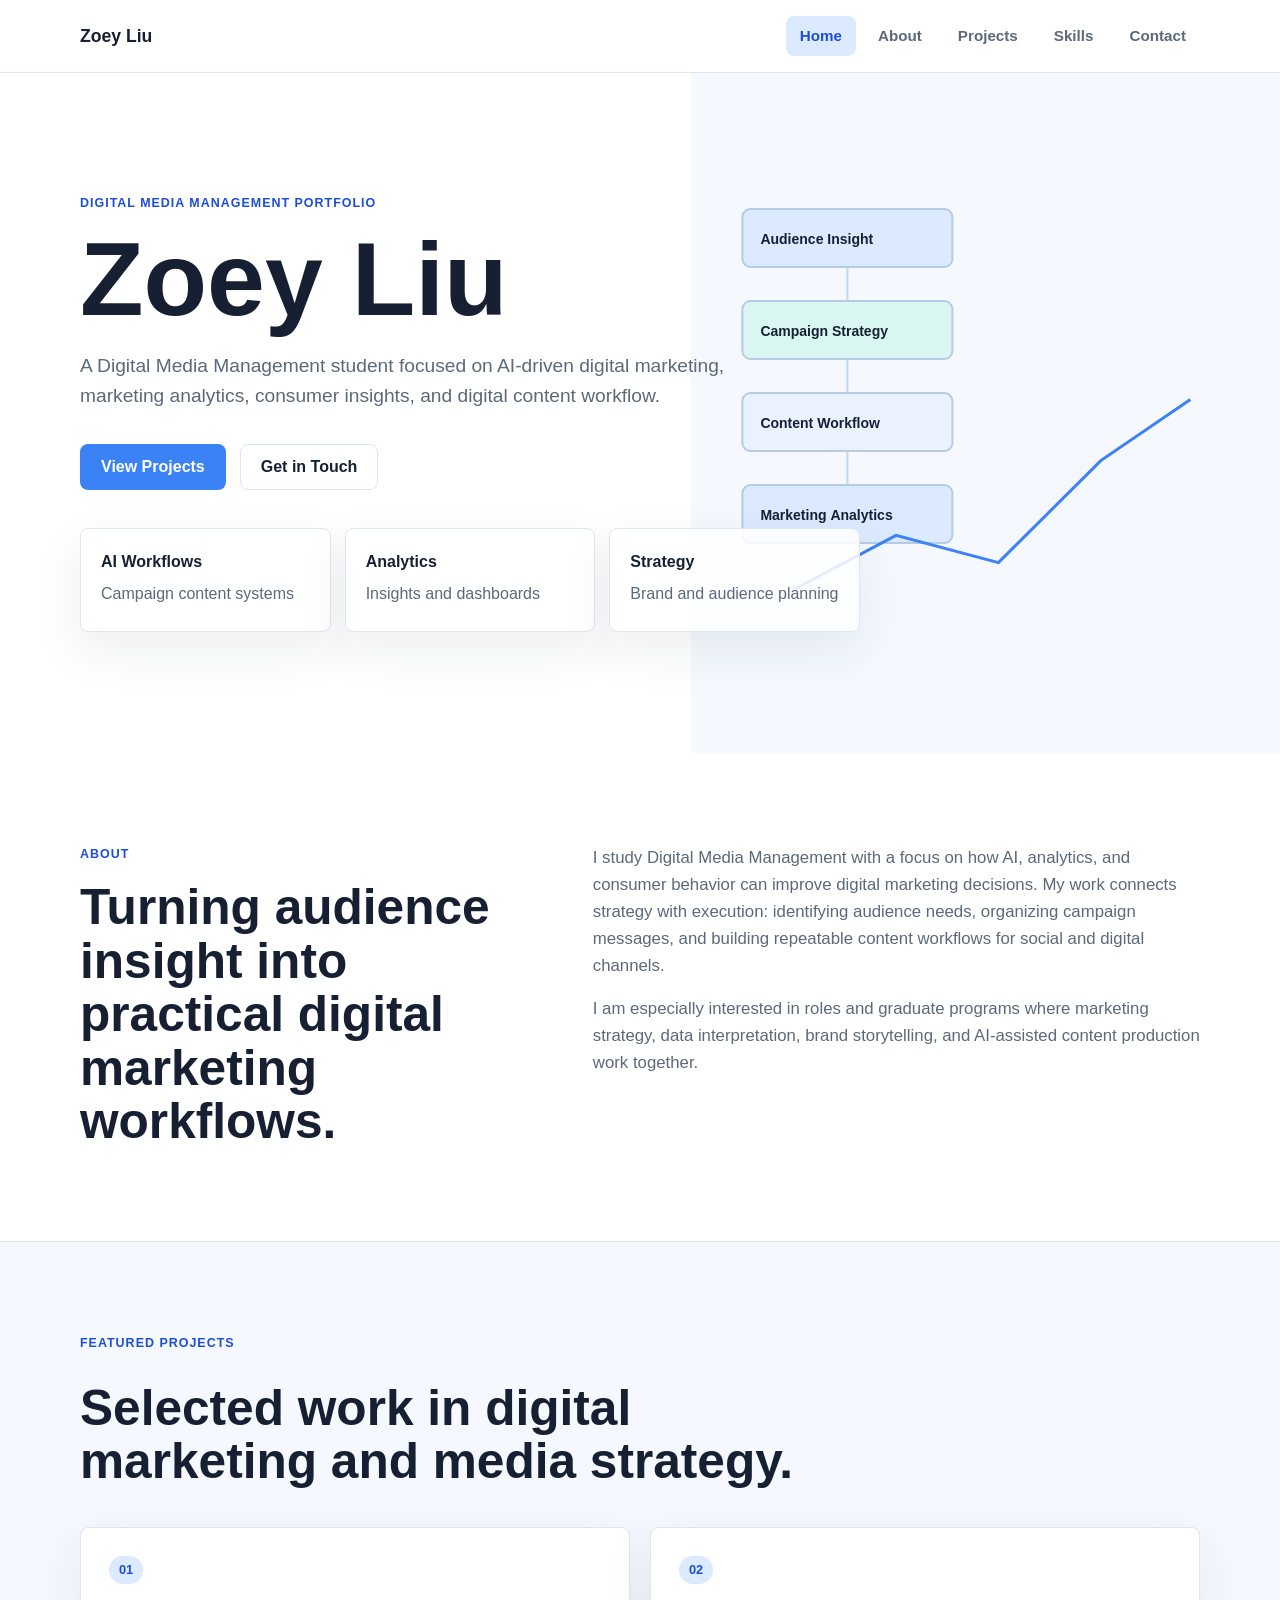
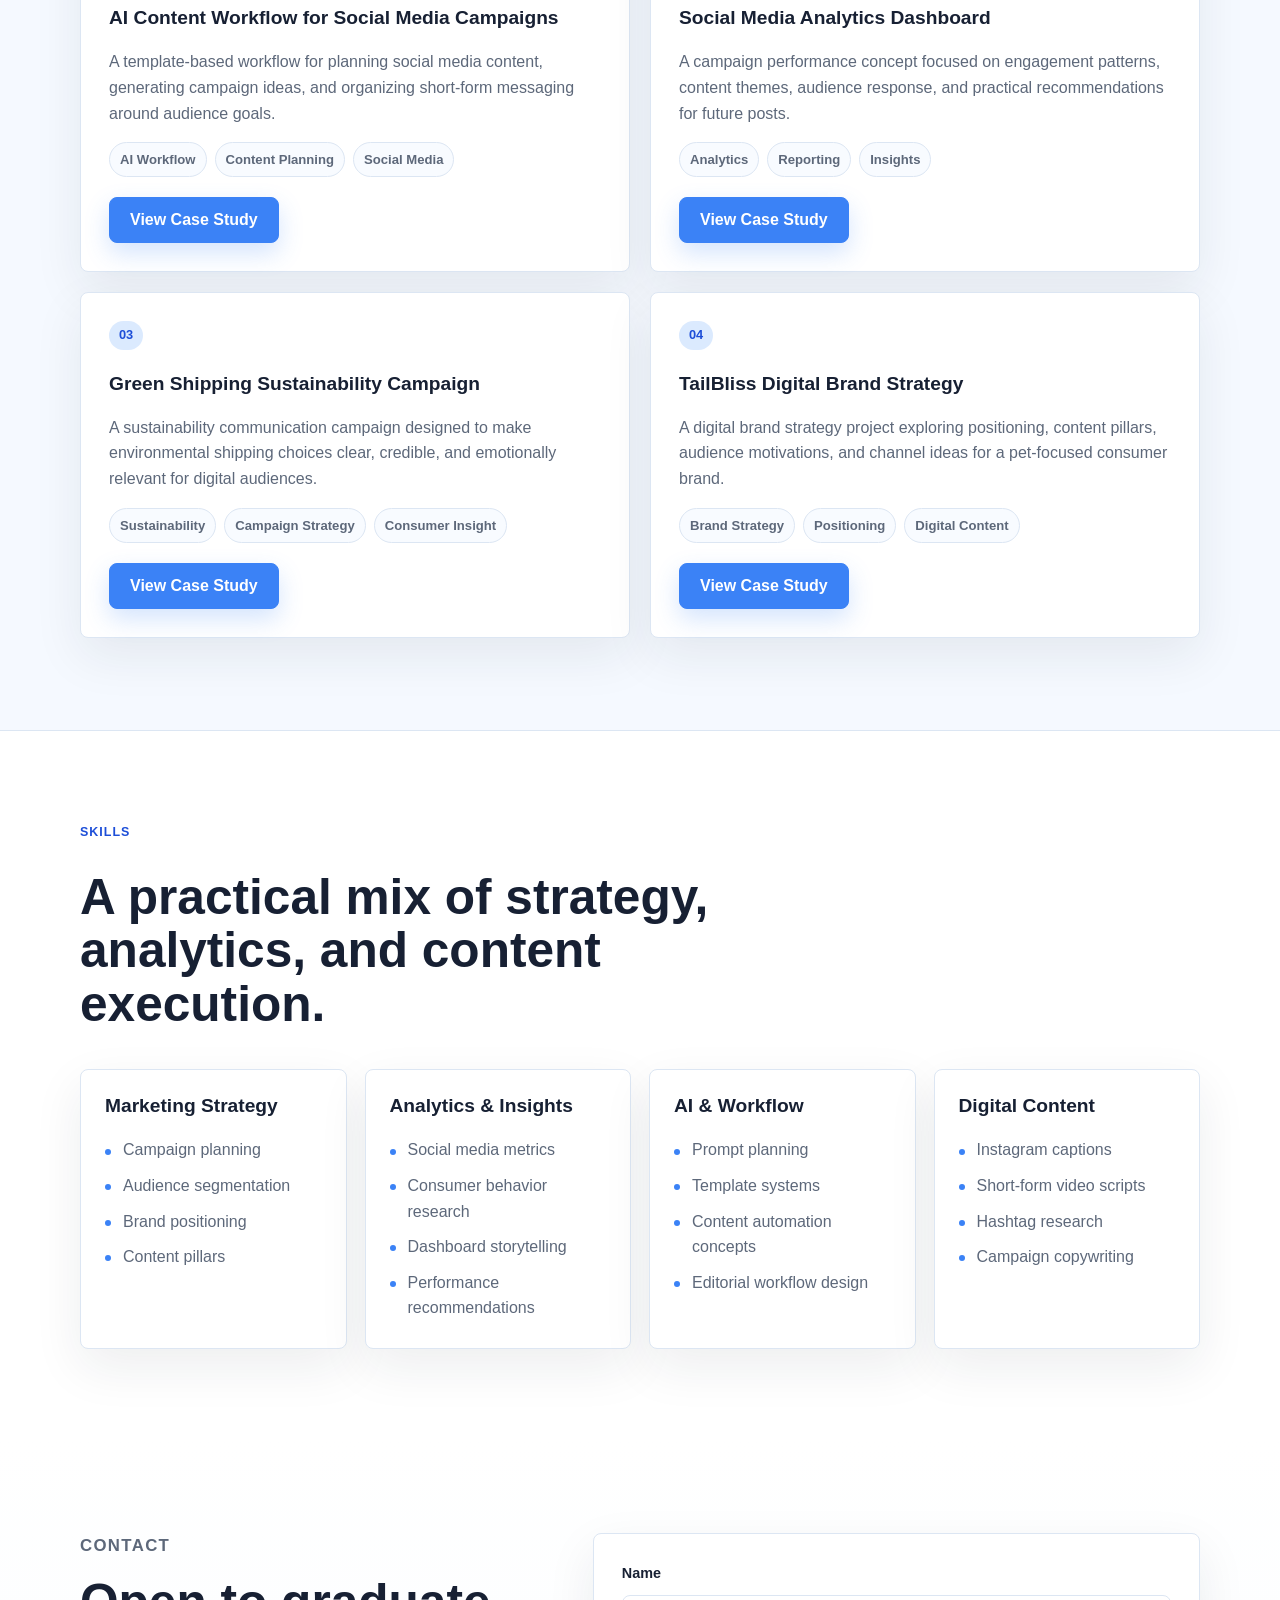
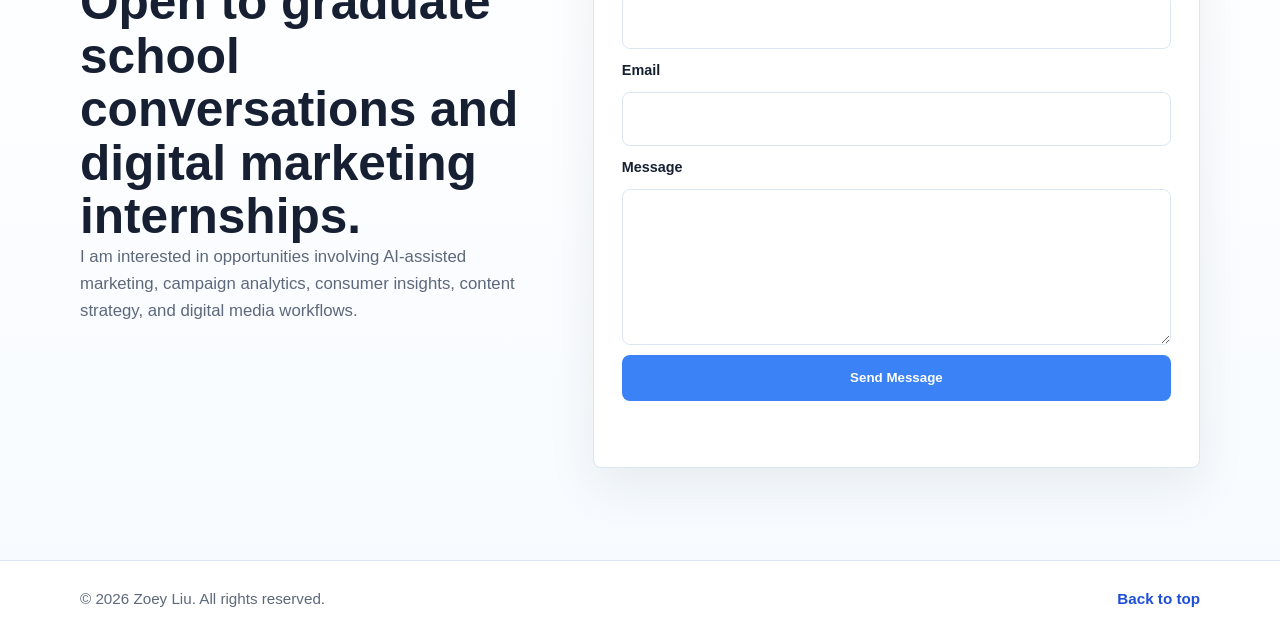
==== commit a539d77e: "Summary: Add TailBliss brand strategy case study" ====
--- a/index.html
+++ b/index.html
@@ -143,6 +143,7 @@
               <li>Positioning</li>
               <li>Digital Content</li>
             </ul>
+            <a class="button primary card-button case-study-button" href="projects/tailbliss-brand-strategy.html">View Case Study</a>
           </article>
         </div>
       </div>
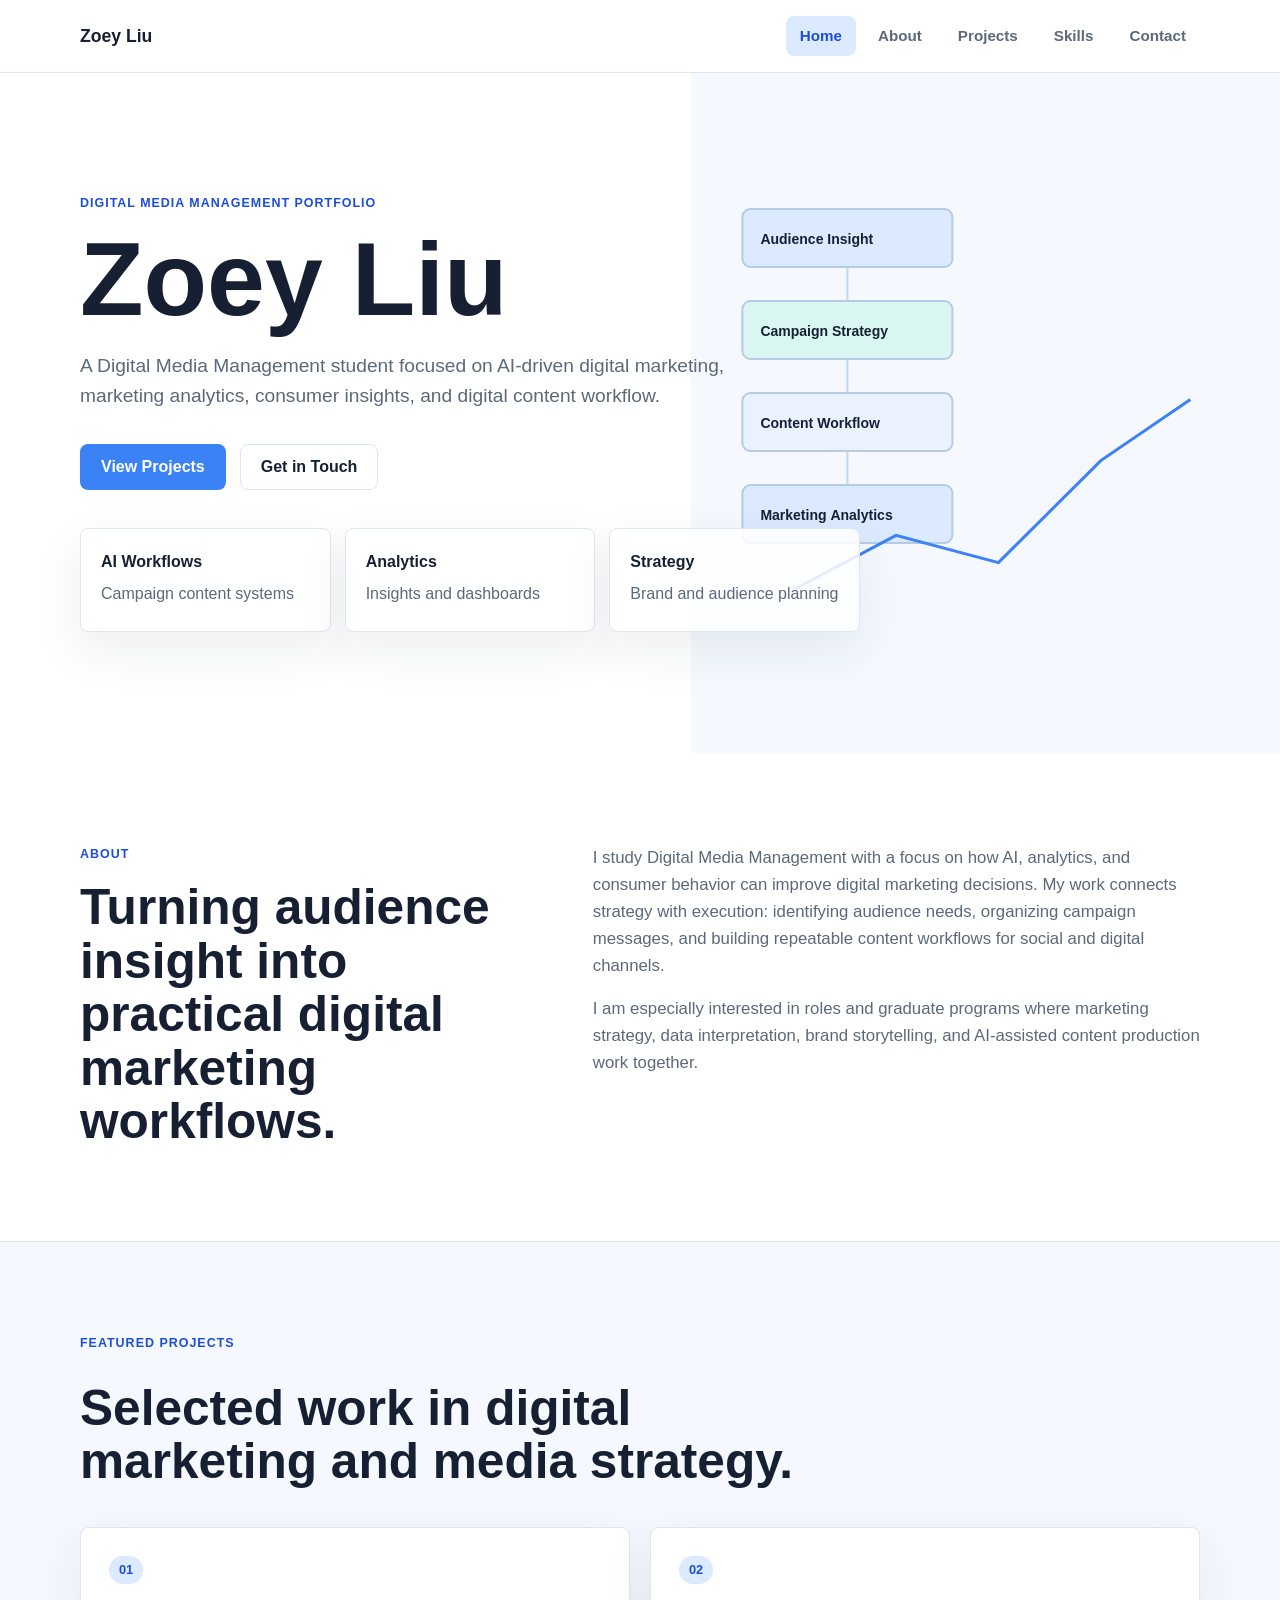
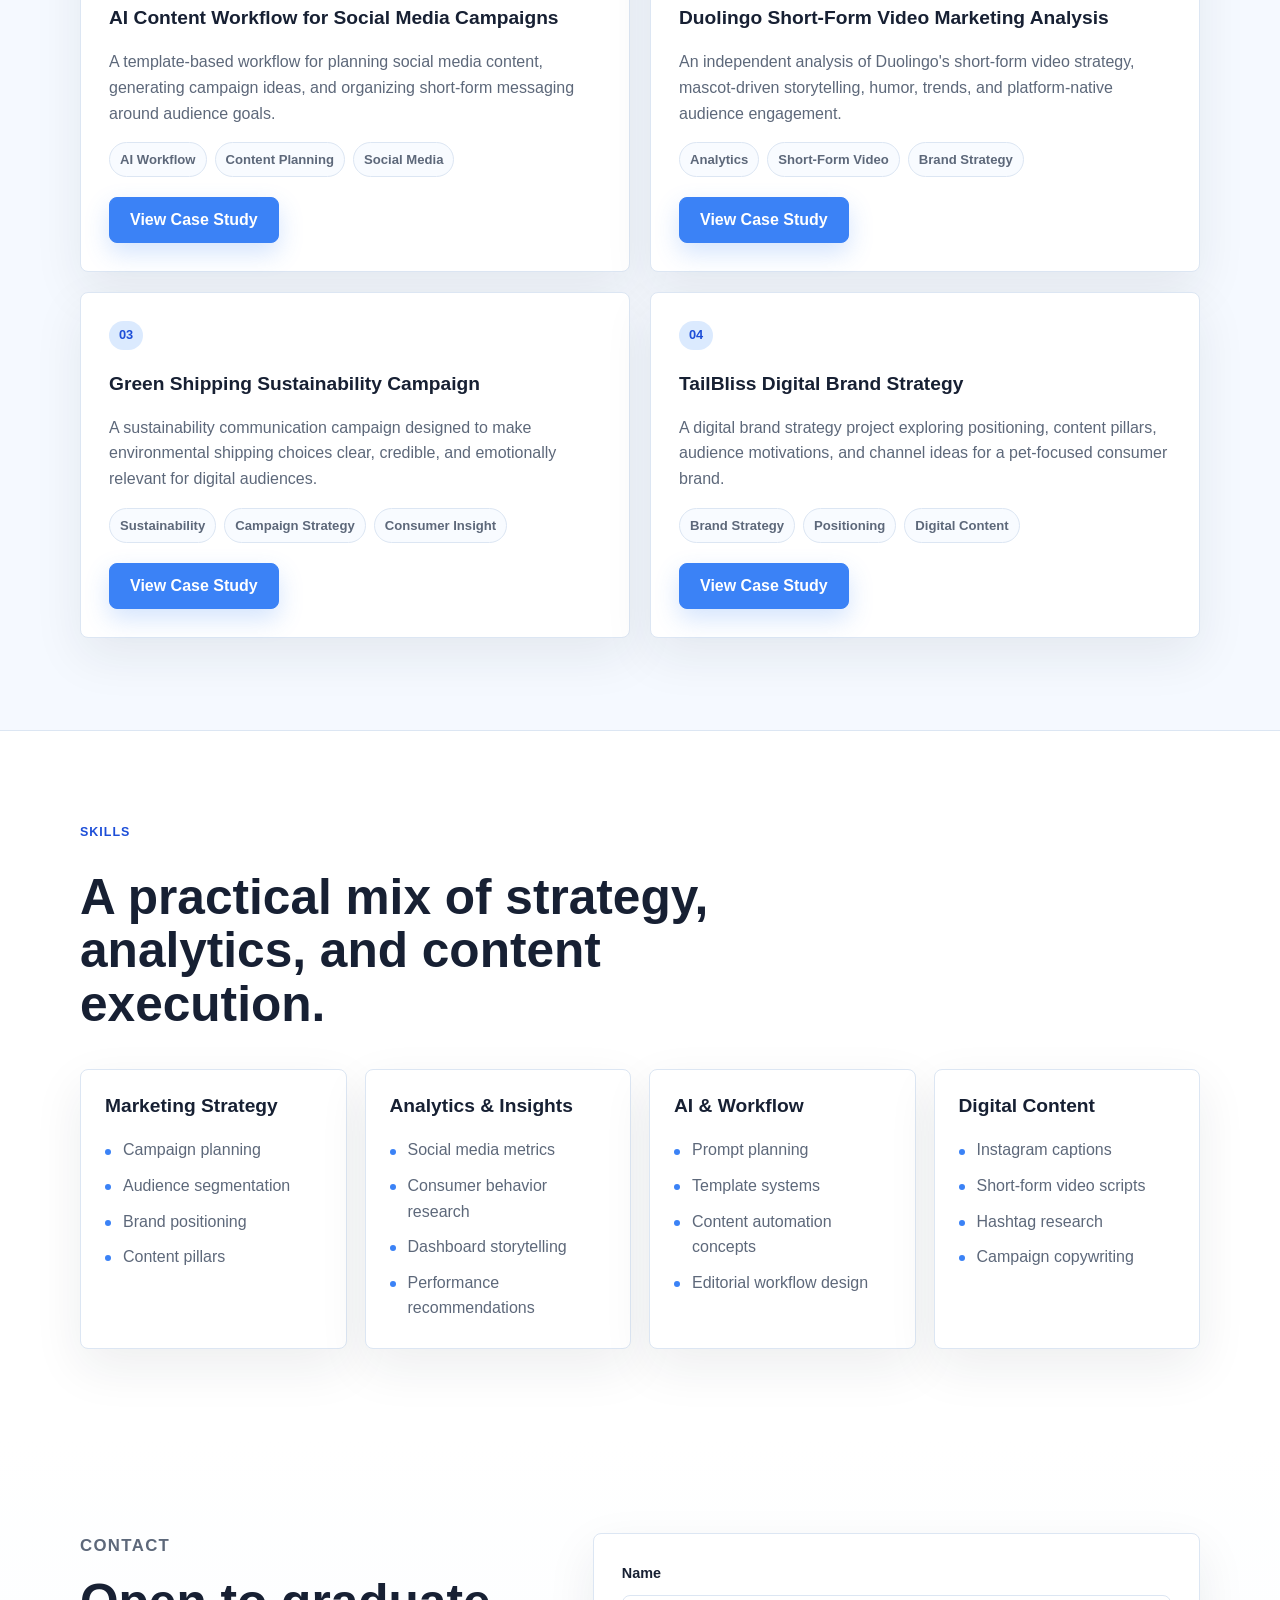
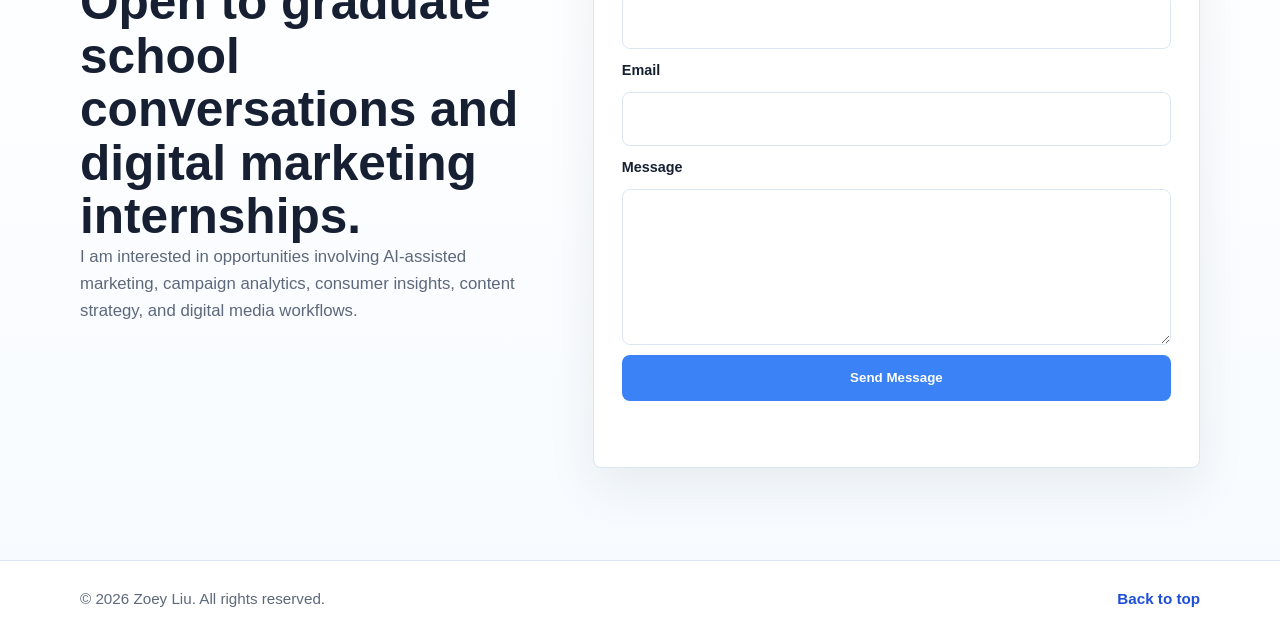
==== commit 010a226c: "Add Duolingo dataset insights" ====
--- a/index.html
+++ b/index.html
@@ -103,15 +103,15 @@
 
           <article class="project-card">
             <p class="project-number">02</p>
-            <h3>Social Media Analytics Dashboard</h3>
-            <p>
-              A campaign performance concept focused on engagement patterns, content themes,
-              audience response, and practical recommendations for future posts.
+            <h3>Duolingo Short-Form Video Marketing Analysis</h3>
+            <p>
+              An independent analysis of Duolingo's short-form video strategy, mascot-driven
+              storytelling, humor, trends, and platform-native audience engagement.
             </p>
             <ul class="tag-list" aria-label="Project skills">
               <li>Analytics</li>
-              <li>Reporting</li>
-              <li>Insights</li>
+              <li>Short-Form Video</li>
+              <li>Brand Strategy</li>
             </ul>
             <a class="button primary card-button case-study-button" href="projects/social-media-analytics.html">View Case Study</a>
           </article>
--- a/css/style.css
+++ b/css/style.css
@@ -540,6 +540,17 @@
   font-weight: 700;
 }
 
+.disclaimer {
+  max-width: 760px;
+  padding: 14px 16px;
+  background: #ffffff;
+  border: 1px solid var(--line);
+  border-left: 4px solid var(--accent);
+  border-radius: 8px;
+  color: var(--muted);
+  font-size: 0.96rem;
+}
+
 .case-content {
   display: grid;
   gap: 26px;
@@ -636,6 +647,39 @@
 
 .workflow-step p:not(.project-number) {
   color: var(--muted);
+}
+
+.table-wrap {
+  width: 100%;
+  overflow-x: auto;
+}
+
+.analysis-table {
+  width: 100%;
+  min-width: 860px;
+  border-collapse: collapse;
+  color: var(--muted);
+}
+
+.analysis-table th,
+.analysis-table td {
+  padding: 16px;
+  border: 1px solid var(--line);
+  text-align: left;
+  vertical-align: top;
+}
+
+.analysis-table th {
+  background: var(--accent-soft);
+  color: var(--accent-dark);
+  font-size: 0.82rem;
+  font-weight: 800;
+  text-transform: uppercase;
+}
+
+.analysis-table td:first-child {
+  color: var(--text);
+  font-weight: 800;
 }
 
 @media (max-width: 920px) {
